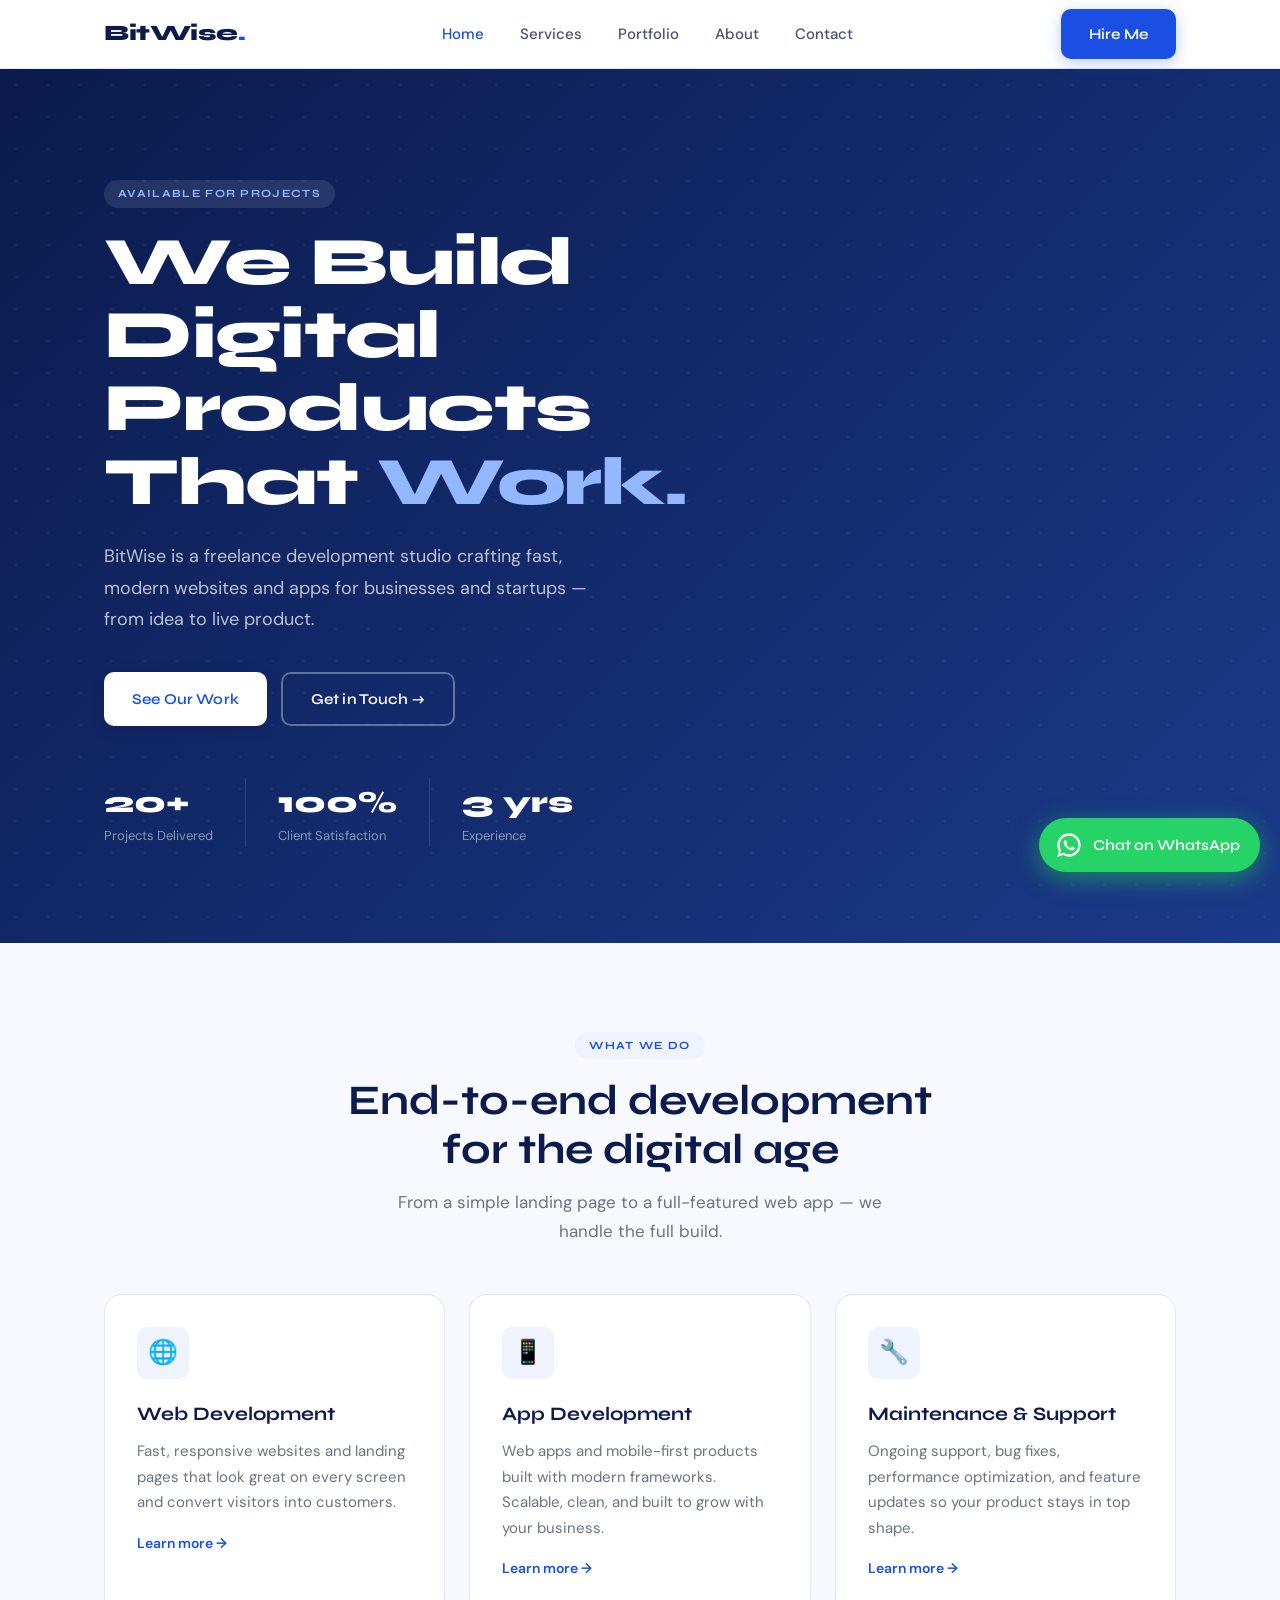
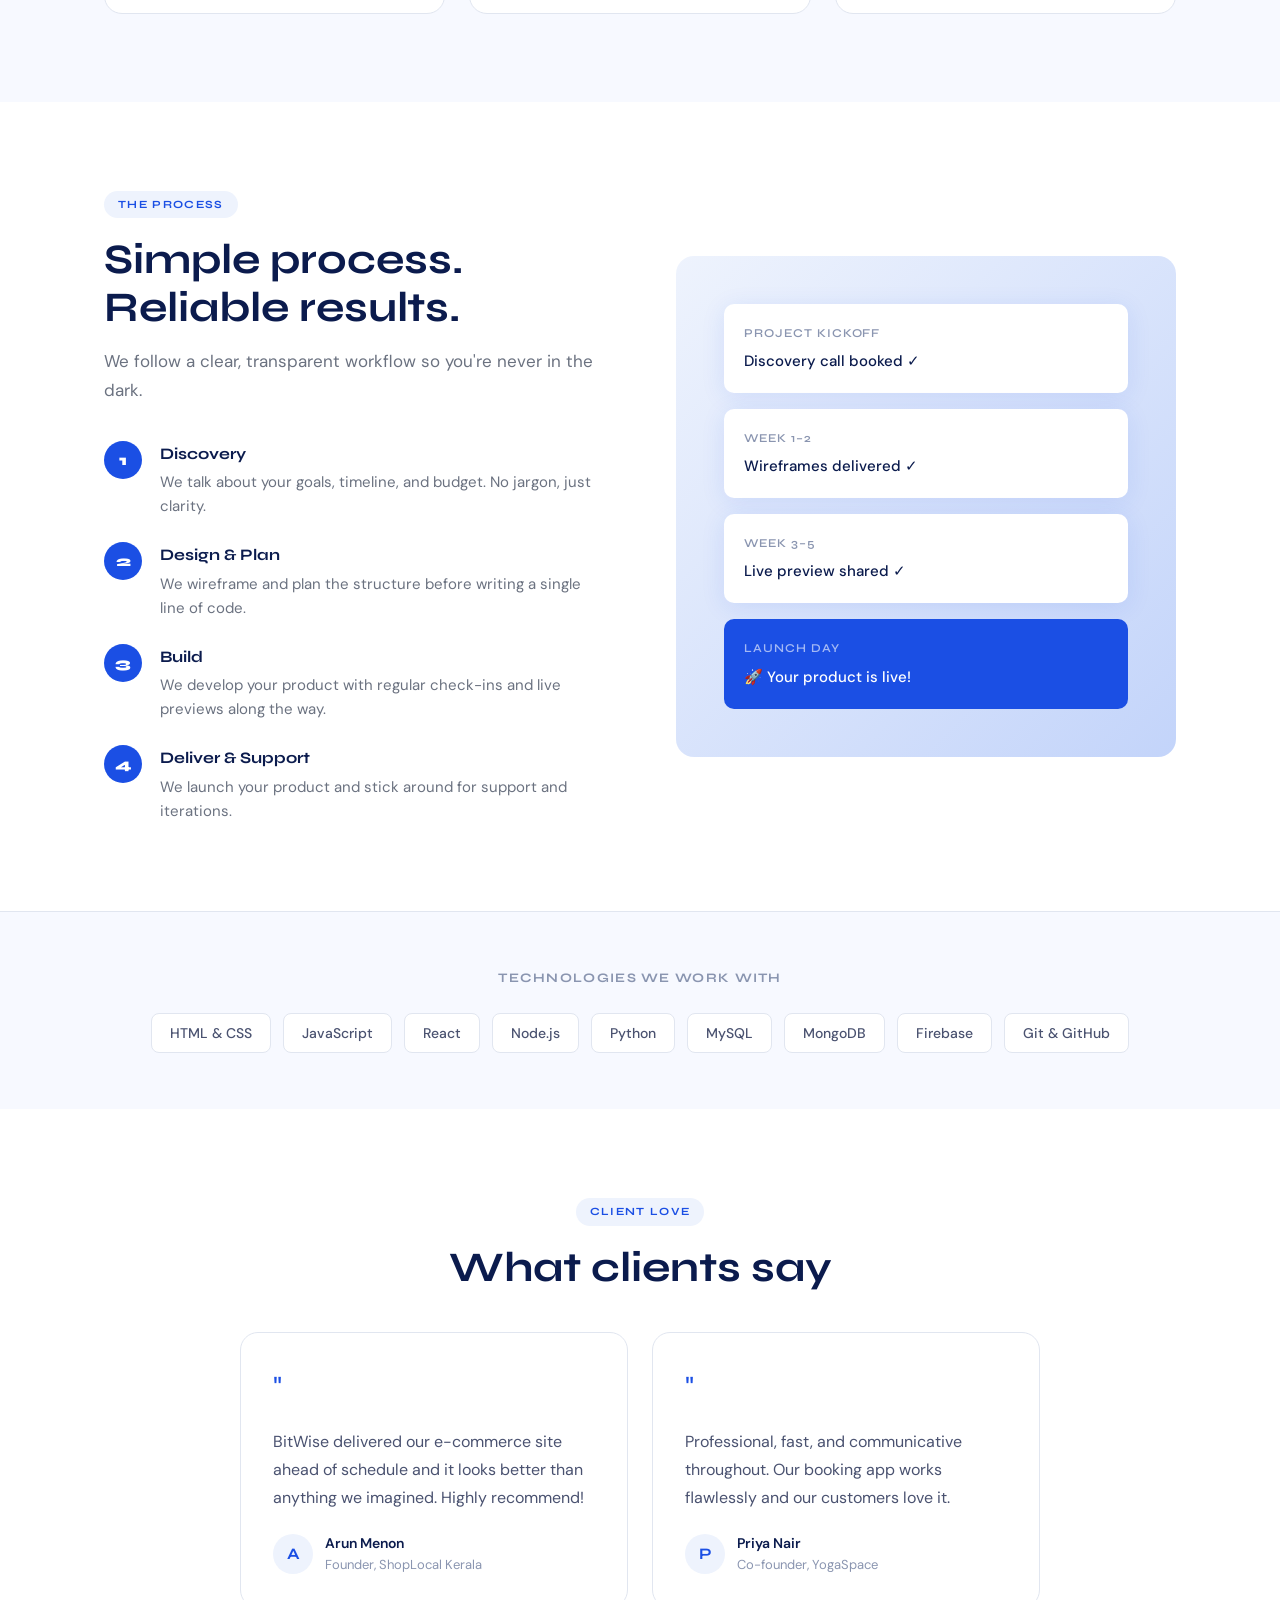
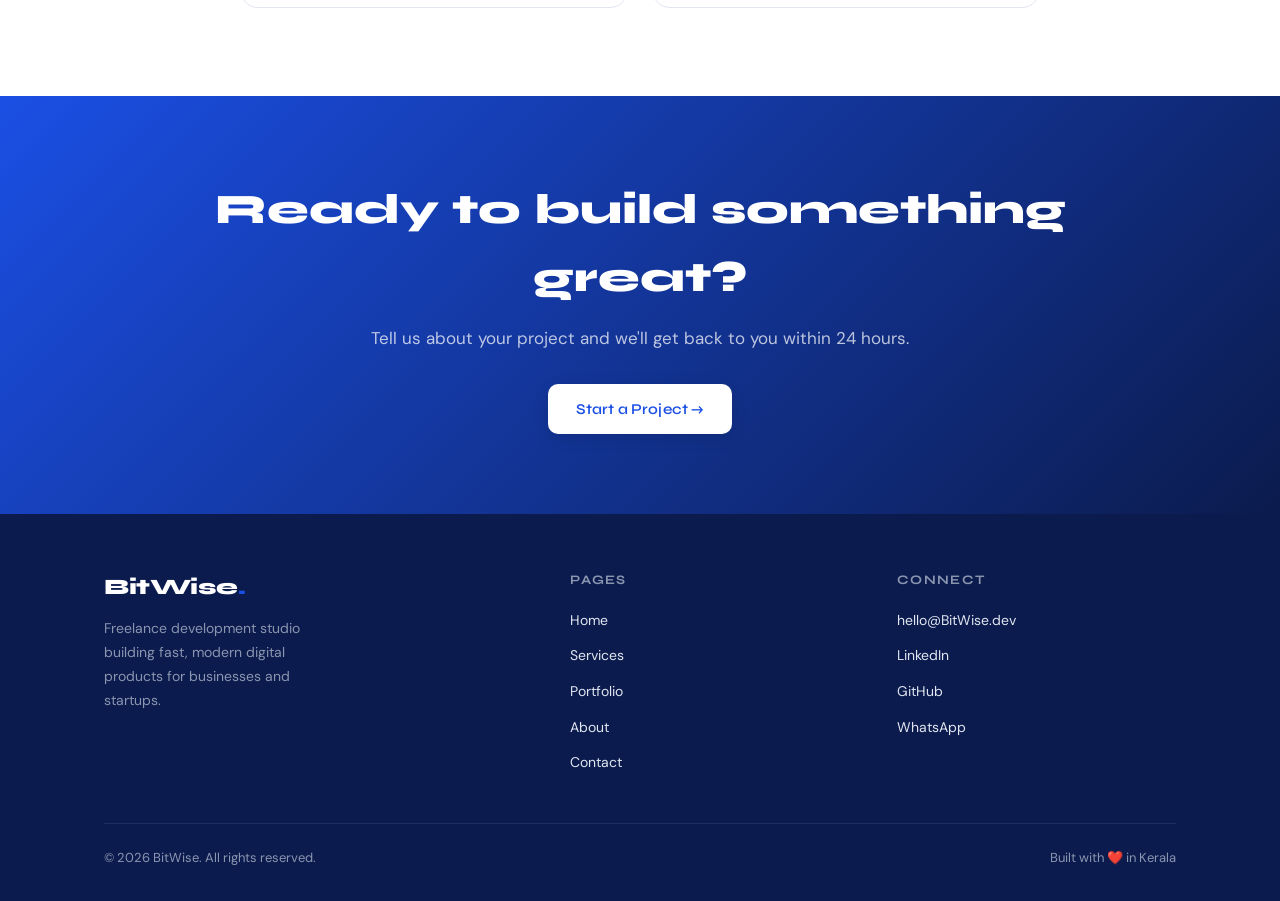
==== index.html @ 79bf86ef "Add files via upload" ====
<!DOCTYPE html>
<html lang="en">
<head>
  <meta charset="UTF-8" />
  <meta name="viewport" content="width=device-width, initial-scale=1.0, viewport-fit=cover" />
  <title>BitWise — Freelance Web & App Development</title>
  <meta name="description" content="BitWise is a freelance development studio building fast, modern websites and apps for businesses and startups." />
  <link rel="stylesheet" href="style.css" />
</head>
<body>

  <!-- ===== NAVBAR ===== -->
  <nav class="navbar">
    <div class="container nav-inner">
      <a href="index.html" class="nav-logo">BitWise<span>.</span></a>
      <ul class="nav-links">
        <li><a href="index.html" class="active">Home</a></li>
        <li><a href="services.html">Services</a></li>
        <li><a href="portfolio.html">Portfolio</a></li>
        <li><a href="about.html">About</a></li>
        <li><a href="contact.html">Contact</a></li>
      </ul>
      <a href="contact.html" class="btn btn-primary nav-cta">Hire Me</a>
      <div class="nav-hamburger" onclick="openMenu()">
        <span></span><span></span><span></span>
      </div>
    </div>
  </nav>

  <!-- Mobile Menu -->
  <div class="mobile-menu" id="mobileMenu">
    <button class="mobile-close" onclick="closeMenu()">✕</button>
    <a href="index.html" onclick="closeMenu()">Home</a>
    <a href="services.html" onclick="closeMenu()">Services</a>
    <a href="portfolio.html" onclick="closeMenu()">Portfolio</a>
    <a href="about.html" onclick="closeMenu()">About</a>
    <a href="contact.html" onclick="closeMenu()">Contact</a>
    <a href="contact.html" class="btn btn-primary" onclick="closeMenu()">Hire Me</a>
  </div>

  <!-- ===== HERO ===== -->
  <section style="background: linear-gradient(135deg, var(--navy) 0%, #1B3A8A 100%); padding: 110px 0 96px; overflow: hidden; position: relative;">
    <!-- background grid pattern -->
    <div style="position:absolute;inset:0;background-image:radial-gradient(rgba(255,255,255,0.05) 1px, transparent 1px);background-size:32px 32px;pointer-events:none;"></div>
    <div class="container" style="position:relative;">
      <div style="max-width: 680px;">
        <div class="tag fade-up" style="background:rgba(255,255,255,0.1);color:#93B8FF;">Available for Projects</div>
        <h1 class="fade-up delay-1" style="font-family:var(--font-head);font-size:clamp(36px,6vw,68px);font-weight:800;color:var(--white);line-height:1.08;letter-spacing:-0.02em;margin-bottom:22px;">
          We Build Digital<br>Products That <span style="color:#93B8FF;">Work.</span>
        </h1>
        <p class="fade-up delay-2" style="font-size:18px;color:rgba(255,255,255,0.72);max-width:520px;line-height:1.75;margin-bottom:36px;">
          BitWise is a freelance development studio crafting fast, modern websites and apps for businesses and startups — from idea to live product.
        </p>
        <div class="fade-up delay-3" style="display:flex;gap:14px;flex-wrap:wrap;">
          <a href="portfolio.html" class="btn btn-white">See Our Work</a>
          <a href="contact.html" class="btn btn-outline" style="border-color:rgba(255,255,255,0.35);color:var(--white);">Get in Touch →</a>
        </div>
        <div class="fade-up delay-4" style="display:flex;gap:32px;margin-top:52px;flex-wrap:wrap;">
          <div>
            <div style="font-family:var(--font-head);font-size:30px;font-weight:800;color:var(--white);">20+</div>
            <div style="font-size:13px;color:rgba(255,255,255,0.5);">Projects Delivered</div>
          </div>
          <div style="width:1px;background:rgba(255,255,255,0.12);"></div>
          <div>
            <div style="font-family:var(--font-head);font-size:30px;font-weight:800;color:var(--white);">100%</div>
            <div style="font-size:13px;color:rgba(255,255,255,0.5);">Client Satisfaction</div>
          </div>
          <div style="width:1px;background:rgba(255,255,255,0.12);"></div>
          <div>
            <div style="font-family:var(--font-head);font-size:30px;font-weight:800;color:var(--white);">3 yrs</div>
            <div style="font-size:13px;color:rgba(255,255,255,0.5);">Experience</div>
          </div>
        </div>
      </div>
    </div>
  </section>

  <!-- ===== SERVICES SNAPSHOT ===== -->
  <section class="section" style="background:var(--off-white);">
    <div class="container">
      <div class="text-center" style="margin-bottom:48px;">
        <div class="tag">What We Do</div>
        <h2 class="section-title">End-to-end development<br>for the digital age</h2>
        <p class="section-sub">From a simple landing page to a full-featured web app — we handle the full build.</p>
      </div>
      <div class="grid-3">
        <div class="card">
          <div class="card-icon">🌐</div>
          <h3 style="font-family:var(--font-head);font-size:19px;font-weight:700;color:var(--navy);margin-bottom:10px;">Web Development</h3>
          <p style="font-size:15px;color:var(--text-light);line-height:1.7;">Fast, responsive websites and landing pages that look great on every screen and convert visitors into customers.</p>
          <a href="services.html" style="display:inline-block;margin-top:16px;font-size:14px;font-weight:600;color:var(--blue);">Learn more →</a>
        </div>
        <div class="card">
          <div class="card-icon">📱</div>
          <h3 style="font-family:var(--font-head);font-size:19px;font-weight:700;color:var(--navy);margin-bottom:10px;">App Development</h3>
          <p style="font-size:15px;color:var(--text-light);line-height:1.7;">Web apps and mobile-first products built with modern frameworks. Scalable, clean, and built to grow with your business.</p>
          <a href="services.html" style="display:inline-block;margin-top:16px;font-size:14px;font-weight:600;color:var(--blue);">Learn more →</a>
        </div>
        <div class="card">
          <div class="card-icon">🔧</div>
          <h3 style="font-family:var(--font-head);font-size:19px;font-weight:700;color:var(--navy);margin-bottom:10px;">Maintenance & Support</h3>
          <p style="font-size:15px;color:var(--text-light);line-height:1.7;">Ongoing support, bug fixes, performance optimization, and feature updates so your product stays in top shape.</p>
          <a href="services.html" style="display:inline-block;margin-top:16px;font-size:14px;font-weight:600;color:var(--blue);">Learn more →</a>
        </div>
      </div>
    </div>
  </section>

  <!-- ===== HOW IT WORKS ===== -->
  <section class="section">
    <div class="container">
      <div style="display:grid;grid-template-columns:1fr 1fr;gap:72px;align-items:center;">
        <div>
          <div class="tag">The Process</div>
          <h2 class="section-title">Simple process.<br>Reliable results.</h2>
          <p class="section-sub" style="margin-bottom:36px;">We follow a clear, transparent workflow so you're never in the dark.</p>
          <div style="display:flex;flex-direction:column;gap:24px;">
            <div style="display:flex;gap:18px;align-items:flex-start;">
              <div style="width:38px;height:38px;border-radius:50%;background:var(--blue);color:white;font-family:var(--font-head);font-weight:800;font-size:15px;display:flex;align-items:center;justify-content:center;flex-shrink:0;">1</div>
              <div>
                <h4 style="font-family:var(--font-head);font-weight:700;color:var(--navy);margin-bottom:4px;">Discovery</h4>
                <p style="font-size:15px;color:var(--text-light);">We talk about your goals, timeline, and budget. No jargon, just clarity.</p>
              </div>
            </div>
            <div style="display:flex;gap:18px;align-items:flex-start;">
              <div style="width:38px;height:38px;border-radius:50%;background:var(--blue);color:white;font-family:var(--font-head);font-weight:800;font-size:15px;display:flex;align-items:center;justify-content:center;flex-shrink:0;">2</div>
              <div>
                <h4 style="font-family:var(--font-head);font-weight:700;color:var(--navy);margin-bottom:4px;">Design & Plan</h4>
                <p style="font-size:15px;color:var(--text-light);">We wireframe and plan the structure before writing a single line of code.</p>
              </div>
            </div>
            <div style="display:flex;gap:18px;align-items:flex-start;">
              <div style="width:38px;height:38px;border-radius:50%;background:var(--blue);color:white;font-family:var(--font-head);font-weight:800;font-size:15px;display:flex;align-items:center;justify-content:center;flex-shrink:0;">3</div>
              <div>
                <h4 style="font-family:var(--font-head);font-weight:700;color:var(--navy);margin-bottom:4px;">Build</h4>
                <p style="font-size:15px;color:var(--text-light);">We develop your product with regular check-ins and live previews along the way.</p>
              </div>
            </div>
            <div style="display:flex;gap:18px;align-items:flex-start;">
              <div style="width:38px;height:38px;border-radius:50%;background:var(--blue);color:white;font-family:var(--font-head);font-weight:800;font-size:15px;display:flex;align-items:center;justify-content:center;flex-shrink:0;">4</div>
              <div>
                <h4 style="font-family:var(--font-head);font-weight:700;color:var(--navy);margin-bottom:4px;">Deliver & Support</h4>
                <p style="font-size:15px;color:var(--text-light);">We launch your product and stick around for support and iterations.</p>
              </div>
            </div>
          </div>
        </div>
        <div style="background:linear-gradient(135deg,var(--blue-light),var(--blue-mid));border-radius:var(--radius-lg);padding:48px;display:flex;flex-direction:column;gap:16px;">
          <div style="background:white;border-radius:var(--radius);padding:20px;box-shadow:var(--shadow);">
            <div style="font-size:12px;color:var(--gray-400);margin-bottom:6px;font-family:var(--font-head);font-weight:600;text-transform:uppercase;letter-spacing:0.08em;">Project Kickoff</div>
            <div style="font-size:15px;font-weight:500;color:var(--navy);">Discovery call booked ✓</div>
          </div>
          <div style="background:white;border-radius:var(--radius);padding:20px;box-shadow:var(--shadow);">
            <div style="font-size:12px;color:var(--gray-400);margin-bottom:6px;font-family:var(--font-head);font-weight:600;text-transform:uppercase;letter-spacing:0.08em;">Week 1–2</div>
            <div style="font-size:15px;font-weight:500;color:var(--navy);">Wireframes delivered ✓</div>
          </div>
          <div style="background:white;border-radius:var(--radius);padding:20px;box-shadow:var(--shadow);">
            <div style="font-size:12px;color:var(--gray-400);margin-bottom:6px;font-family:var(--font-head);font-weight:600;text-transform:uppercase;letter-spacing:0.08em;">Week 3–5</div>
            <div style="font-size:15px;font-weight:500;color:var(--navy);">Live preview shared ✓</div>
          </div>
          <div style="background:var(--blue);border-radius:var(--radius);padding:20px;">
            <div style="font-size:12px;color:rgba(255,255,255,0.6);margin-bottom:6px;font-family:var(--font-head);font-weight:600;text-transform:uppercase;letter-spacing:0.08em;">Launch Day</div>
            <div style="font-size:15px;font-weight:500;color:white;">🚀 Your product is live!</div>
          </div>
        </div>
      </div>
    </div>
  </section>

  <!-- ===== TECH STACK ===== -->
  <section class="section-sm" style="background:var(--off-white);border-top:1px solid var(--gray-200);">
    <div class="container text-center">
      <p style="font-size:13px;font-family:var(--font-head);font-weight:700;text-transform:uppercase;letter-spacing:0.1em;color:var(--gray-400);margin-bottom:24px;">Technologies We Work With</p>
      <div style="display:flex;flex-wrap:wrap;gap:12px;justify-content:center;">
        <span style="background:white;border:1px solid var(--gray-200);border-radius:8px;padding:8px 18px;font-size:14px;font-weight:500;color:var(--gray-600);">HTML & CSS</span>
        <span style="background:white;border:1px solid var(--gray-200);border-radius:8px;padding:8px 18px;font-size:14px;font-weight:500;color:var(--gray-600);">JavaScript</span>
        <span style="background:white;border:1px solid var(--gray-200);border-radius:8px;padding:8px 18px;font-size:14px;font-weight:500;color:var(--gray-600);">React</span>
        <span style="background:white;border:1px solid var(--gray-200);border-radius:8px;padding:8px 18px;font-size:14px;font-weight:500;color:var(--gray-600);">Node.js</span>
        <span style="background:white;border:1px solid var(--gray-200);border-radius:8px;padding:8px 18px;font-size:14px;font-weight:500;color:var(--gray-600);">Python</span>
        <span style="background:white;border:1px solid var(--gray-200);border-radius:8px;padding:8px 18px;font-size:14px;font-weight:500;color:var(--gray-600);">MySQL</span>
        <span style="background:white;border:1px solid var(--gray-200);border-radius:8px;padding:8px 18px;font-size:14px;font-weight:500;color:var(--gray-600);">MongoDB</span>
        <span style="background:white;border:1px solid var(--gray-200);border-radius:8px;padding:8px 18px;font-size:14px;font-weight:500;color:var(--gray-600);">Firebase</span>
        <span style="background:white;border:1px solid var(--gray-200);border-radius:8px;padding:8px 18px;font-size:14px;font-weight:500;color:var(--gray-600);">Git & GitHub</span>
      </div>
    </div>
  </section>

  <!-- ===== TESTIMONIAL ===== -->
  <section class="section">
    <div class="container text-center">
      <div class="tag">Client Love</div>
      <h2 class="section-title">What clients say</h2>
      <div class="grid-2" style="margin-top:40px;max-width:800px;margin-left:auto;margin-right:auto;">
        <div class="card" style="text-align:left;">
          <div style="font-size:32px;color:var(--blue);margin-bottom:12px;">"</div>
          <p style="font-size:16px;color:var(--gray-600);line-height:1.75;margin-bottom:20px;">BitWise delivered our e-commerce site ahead of schedule and it looks better than anything we imagined. Highly recommend!</p>
          <div style="display:flex;align-items:center;gap:12px;">
            <div style="width:40px;height:40px;border-radius:50%;background:var(--blue-light);display:flex;align-items:center;justify-content:center;font-weight:700;color:var(--blue);font-family:var(--font-head);">A</div>
            <div>
              <div style="font-weight:600;font-size:14px;color:var(--navy);">Arun Menon</div>
              <div style="font-size:13px;color:var(--gray-400);">Founder, ShopLocal Kerala</div>
            </div>
          </div>
        </div>
        <div class="card" style="text-align:left;">
          <div style="font-size:32px;color:var(--blue);margin-bottom:12px;">"</div>
          <p style="font-size:16px;color:var(--gray-600);line-height:1.75;margin-bottom:20px;">Professional, fast, and communicative throughout. Our booking app works flawlessly and our customers love it.</p>
          <div style="display:flex;align-items:center;gap:12px;">
            <div style="width:40px;height:40px;border-radius:50%;background:var(--blue-light);display:flex;align-items:center;justify-content:center;font-weight:700;color:var(--blue);font-family:var(--font-head);">P</div>
            <div>
              <div style="font-weight:600;font-size:14px;color:var(--navy);">Priya Nair</div>
              <div style="font-size:13px;color:var(--gray-400);">Co-founder, YogaSpace</div>
            </div>
          </div>
        </div>
      </div>
    </div>
  </section>

  <!-- ===== CTA BANNER ===== -->
  <section style="background:linear-gradient(135deg,var(--blue) 0%,var(--navy) 100%);padding:80px 0;">
    <div class="container text-center">
      <h2 style="font-family:var(--font-head);font-size:clamp(26px,4vw,42px);font-weight:800;color:white;margin-bottom:14px;">Ready to build something great?</h2>
      <p style="font-size:17px;color:rgba(255,255,255,0.72);margin-bottom:32px;">Tell us about your project and we'll get back to you within 24 hours.</p>
      <a href="contact.html" class="btn btn-white">Start a Project →</a>
    </div>
  </section>

  <!-- ===== FOOTER ===== -->
  <footer>
    <div class="container">
      <div class="footer-inner">
        <div class="footer-brand">
          <div class="nav-logo">BitWise<span style="color:var(--blue);">.</span></div>
          <p>Freelance development studio building fast, modern digital products for businesses and startups.</p>
        </div>
        <div class="footer-col">
          <h4>Pages</h4>
          <ul>
            <li><a href="index.html">Home</a></li>
            <li><a href="services.html">Services</a></li>
            <li><a href="portfolio.html">Portfolio</a></li>
            <li><a href="about.html">About</a></li>
            <li><a href="contact.html">Contact</a></li>
          </ul>
        </div>
        <div class="footer-col">
          <h4>Connect</h4>
          <ul>
            <li><a href="mailto:hello@BitWise.dev">hello@BitWise.dev</a></li>
            <li><a href="#">LinkedIn</a></li>
            <li><a href="#">GitHub</a></li>
            <li><a href="#">WhatsApp</a></li>
          </ul>
        </div>
      </div>
      <div class="footer-bottom">
        <span>© 2026 BitWise. All rights reserved.</span>
        <span>Built with ❤️ in Kerala</span>
      </div>
    </div>
  </footer>

  <!-- ===== FLOATING WHATSAPP BUTTON ===== -->
  <a href="https://wa.me/918129905218" target="_blank" rel="noopener noreferrer" id="whatsappBtn" title="Chat on WhatsApp">
    <svg xmlns="http://www.w3.org/2000/svg" viewBox="0 0 48 48" width="28" height="28" fill="white">
      <path d="M24 4C13 4 4 13 4 24c0 3.6 1 7 2.7 9.9L4 44l10.4-2.7C17.2 43 20.5 44 24 44c11 0 20-9 20-20S35 4 24 4zm0 36c-3.1 0-6.1-.8-8.7-2.4l-.6-.4-6.2 1.6 1.7-6-.4-.6C8.8 30.1 8 27.1 8 24 8 15.2 15.2 8 24 8s16 7.2 16 16-7.2 16-16 16zm8.7-11.8c-.5-.2-2.8-1.4-3.2-1.5-.4-.2-.7-.2-1 .2-.3.5-1.2 1.5-1.4 1.8-.3.3-.5.3-1 .1-.5-.2-2-.7-3.8-2.3-1.4-1.2-2.3-2.8-2.6-3.2-.3-.5 0-.7.2-1 .2-.2.5-.5.7-.8.2-.3.3-.5.4-.8.1-.3 0-.6-.1-.8-.1-.2-1-2.5-1.4-3.4-.4-.9-.8-.8-1-.8h-.9c-.3 0-.8.1-1.2.6-.4.5-1.6 1.6-1.6 3.8s1.7 4.4 1.9 4.7c.2.3 3.3 5.1 8 7.1 1.1.5 2 .8 2.7 1 1.1.3 2.2.3 3 .2.9-.1 2.8-1.1 3.2-2.2.4-1.1.4-2 .3-2.2-.2-.2-.5-.3-1-.5z"/>
    </svg>
    <span>Chat on WhatsApp</span>
  </a>

  <script>
    // Fix WhatsApp button on mobile — locks position regardless of browser chrome
    (function() {
      function fixWaBtn() {
        var btn = document.getElementById("whatsappBtn");
        if (!btn) return;
        btn.style.position = "fixed";
        btn.style.bottom = "28px";
        btn.style.right = "20px";
      }
      window.addEventListener("load", fixWaBtn);
      window.addEventListener("scroll", fixWaBtn, { passive: true });
      window.addEventListener("resize", fixWaBtn);
      window.addEventListener("orientationchange", fixWaBtn);
    })();

    function openMenu() { document.getElementById('mobileMenu').classList.add('open'); }
    function closeMenu() { document.getElementById('mobileMenu').classList.remove('open'); }
  </script>
</body>
</html>
---- style.css ----
/* =========================================
   NIL — Freelance Development Studio
   style.css — shared across all pages
   ========================================= */

@import url('https://fonts.googleapis.com/css2?family=Syne:wght@400;500;600;700;800&family=DM+Sans:ital,opsz,wght@0,9..40,300;0,9..40,400;0,9..40,500;1,9..40,300&display=swap');

/* ---- CSS Variables ---- */
:root {
  --blue:        #1B4FE4;
  --blue-dark:   #1239B5;
  --blue-light:  #EEF3FD;
  --blue-mid:    #C3D4FA;
  --navy:        #0B1B4D;
  --white:       #FFFFFF;
  --off-white:   #F7F9FF;
  --gray-100:    #F0F2F8;
  --gray-200:    #E1E6F0;
  --gray-400:    #8A95B0;
  --gray-600:    #4A5270;
  --gray-800:    #1E2340;
  --text:        #111827;
  --text-light:  #6B7280;
  --radius:      10px;
  --radius-lg:   18px;
  --shadow:      0 4px 24px rgba(27,79,228,0.10);
  --shadow-lg:   0 12px 40px rgba(27,79,228,0.16);
  --transition:  0.25s cubic-bezier(0.4,0,0.2,1);
  --font-head:   'Syne', sans-serif;
  --font-body:   'DM Sans', sans-serif;
  --max-w:       1120px;
}

/* ---- Reset ---- */
*, *::before, *::after { box-sizing: border-box; margin: 0; padding: 0; }
html { scroll-behavior: smooth; }
body {
  font-family: var(--font-body);
  color: var(--text);
  background: var(--white);
  line-height: 1.6;
  -webkit-font-smoothing: antialiased;
}
a { text-decoration: none; color: inherit; }
img { max-width: 100%; display: block; }
ul { list-style: none; }

/* ---- Utility ---- */
.container { max-width: var(--max-w); margin: 0 auto; padding: 0 24px; }
.section { padding: 88px 0; }
.section-sm { padding: 56px 0; }
.tag {
  display: inline-block;
  font-family: var(--font-head);
  font-size: 11px;
  font-weight: 700;
  letter-spacing: 0.12em;
  text-transform: uppercase;
  color: var(--blue);
  background: var(--blue-light);
  padding: 5px 14px;
  border-radius: 100px;
  margin-bottom: 18px;
}
.section-title {
  font-family: var(--font-head);
  font-size: clamp(28px, 4vw, 42px);
  font-weight: 700;
  color: var(--navy);
  line-height: 1.15;
  margin-bottom: 14px;
}
.section-sub {
  font-size: 17px;
  color: var(--text-light);
  max-width: 520px;
  line-height: 1.7;
}
.text-center { text-align: center; }
.text-center .section-sub { margin: 0 auto; }

/* ---- Buttons ---- */
.btn {
  display: inline-flex;
  align-items: center;
  gap: 8px;
  font-family: var(--font-head);
  font-size: 15px;
  font-weight: 600;
  padding: 13px 28px;
  border-radius: var(--radius);
  border: none;
  cursor: pointer;
  transition: var(--transition);
  letter-spacing: 0.01em;
}
.btn-primary {
  background: var(--blue);
  color: var(--white);
  box-shadow: 0 4px 16px rgba(27,79,228,0.28);
}
.btn-primary:hover {
  background: var(--blue-dark);
  transform: translateY(-2px);
  box-shadow: 0 8px 24px rgba(27,79,228,0.35);
}
.btn-outline {
  background: transparent;
  color: var(--blue);
  border: 2px solid var(--blue);
}
.btn-outline:hover {
  background: var(--blue-light);
  transform: translateY(-2px);
}
.btn-white {
  background: var(--white);
  color: var(--blue);
  box-shadow: 0 4px 16px rgba(0,0,0,0.10);
}
.btn-white:hover {
  transform: translateY(-2px);
  box-shadow: 0 8px 24px rgba(0,0,0,0.15);
}

/* ---- Navbar ---- */
.navbar {
  position: sticky;
  top: 0;
  z-index: 100;
  background: rgba(255,255,255,0.92);
  backdrop-filter: blur(12px);
  border-bottom: 1px solid var(--gray-200);
}
.nav-inner {
  display: flex;
  align-items: center;
  justify-content: space-between;
  height: 68px;
}
.nav-logo {
  font-family: var(--font-head);
  font-size: 22px;
  font-weight: 800;
  color: var(--navy);
  letter-spacing: -0.02em;
}
.nav-logo span { color: var(--blue); }
.nav-links {
  display: flex;
  align-items: center;
  gap: 36px;
}
.nav-links a {
  font-size: 15px;
  font-weight: 500;
  color: var(--gray-600);
  transition: color var(--transition);
}
.nav-links a:hover, .nav-links a.active { color: var(--blue); }
.nav-cta { margin-left: 12px; }
.nav-hamburger {
  display: none;
  flex-direction: column;
  gap: 5px;
  cursor: pointer;
  padding: 4px;
}
.nav-hamburger span {
  display: block;
  width: 24px;
  height: 2px;
  background: var(--navy);
  border-radius: 2px;
  transition: var(--transition);
}
.mobile-menu {
  display: none;
  position: fixed;
  inset: 0;
  background: var(--white);
  z-index: 200;
  flex-direction: column;
  align-items: center;
  justify-content: center;
  gap: 32px;
}
.mobile-menu.open { display: flex; }
.mobile-menu a {
  font-family: var(--font-head);
  font-size: 28px;
  font-weight: 700;
  color: var(--navy);
  transition: color var(--transition);
}
.mobile-menu a:hover { color: var(--blue); }
.mobile-close {
  position: absolute;
  top: 20px;
  right: 24px;
  font-size: 32px;
  cursor: pointer;
  color: var(--gray-600);
  background: none;
  border: none;
}

/* ---- Footer ---- */
footer {
  background: var(--navy);
  color: var(--gray-200);
  padding: 56px 0 32px;
}
.footer-inner {
  display: grid;
  grid-template-columns: 1.5fr 1fr 1fr;
  gap: 48px;
  margin-bottom: 48px;
}
.footer-brand .nav-logo { color: var(--white); margin-bottom: 12px; }
.footer-brand p { font-size: 14px; color: var(--gray-400); line-height: 1.7; max-width: 240px; }
.footer-col h4 {
  font-family: var(--font-head);
  font-size: 13px;
  font-weight: 700;
  letter-spacing: 0.1em;
  text-transform: uppercase;
  color: var(--gray-400);
  margin-bottom: 16px;
}
.footer-col ul { display: flex; flex-direction: column; gap: 10px; }
.footer-col ul a { font-size: 14px; color: var(--gray-200); transition: color var(--transition); }
.footer-col ul a:hover { color: var(--white); }
.footer-bottom {
  border-top: 1px solid rgba(255,255,255,0.08);
  padding-top: 24px;
  display: flex;
  align-items: center;
  justify-content: space-between;
  font-size: 13px;
  color: var(--gray-400);
}

/* ---- Cards ---- */
.card {
  background: var(--white);
  border: 1px solid var(--gray-200);
  border-radius: var(--radius-lg);
  padding: 32px;
  transition: var(--transition);
}
.card:hover {
  border-color: var(--blue-mid);
  box-shadow: var(--shadow);
  transform: translateY(-4px);
}
.card-icon {
  width: 52px;
  height: 52px;
  border-radius: var(--radius);
  background: var(--blue-light);
  display: flex;
  align-items: center;
  justify-content: center;
  margin-bottom: 20px;
  font-size: 24px;
}

/* ---- Grid helpers ---- */
.grid-3 { display: grid; grid-template-columns: repeat(3,1fr); gap: 24px; }
.grid-2 { display: grid; grid-template-columns: repeat(2,1fr); gap: 24px; }

/* ---- Responsive ---- */
@media (max-width: 900px) {
  .grid-3 { grid-template-columns: repeat(2,1fr); }
  .footer-inner { grid-template-columns: 1fr 1fr; }
}
@media (max-width: 640px) {
  .grid-3, .grid-2 { grid-template-columns: 1fr; }
  .footer-inner { grid-template-columns: 1fr; gap: 32px; }
  .nav-links, .nav-cta { display: none; }
  .nav-hamburger { display: flex; }
  .footer-bottom { flex-direction: column; gap: 8px; text-align: center; }
  .section { padding: 64px 0; }
}

/* ---- WhatsApp Floating Button ---- */
#whatsappBtn {
  position: fixed;
  bottom: 28px;
  right: 28px;
  z-index: 99999;
  background: #25D366;
  color: white;
  display: flex;
  align-items: center;
  gap: 10px;
  padding: 13px 20px 13px 16px;
  border-radius: 50px;
  font-family: var(--font-head);
  font-size: 15px;
  font-weight: 600;
  text-decoration: none;
  box-shadow: 0 6px 24px rgba(37,211,102,0.55), 0 2px 8px rgba(0,0,0,0.18);
  transition: box-shadow 0.25s ease;
  animation: waBounce 1.8s ease infinite;
  /* Fix for mobile browsers — use dynamic viewport height */
  bottom: calc(28px + env(safe-area-inset-bottom));
  will-change: transform;
  -webkit-transform: translateZ(0);
  transform: translateZ(0);
  backface-visibility: hidden;
  -webkit-backface-visibility: hidden;
}
#whatsappBtn:hover {
  box-shadow: 0 12px 32px rgba(37,211,102,0.65);
  animation: none;
  color: white;
}
@keyframes waBounce {
  0%, 100% { transform: translateZ(0) translateY(0); }
  50%       { transform: translateZ(0) translateY(-6px); }
}
@media (max-width: 640px) {
  #whatsappBtn span { display: none; }
  #whatsappBtn {
    padding: 14px;
    border-radius: 50%;
    bottom: 24px;
    right: 20px;
    width: 56px;
    height: 56px;
    justify-content: center;
    animation: none;
  }
}

/* ---- Page fade-in animation ---- */
@keyframes fadeUp {
  from { opacity: 0; transform: translateY(28px); }
  to   { opacity: 1; transform: translateY(0); }
}
.fade-up { animation: fadeUp 0.65s ease both; }
.delay-1 { animation-delay: 0.1s; }
.delay-2 { animation-delay: 0.2s; }
.delay-3 { animation-delay: 0.3s; }
.delay-4 { animation-delay: 0.4s; }
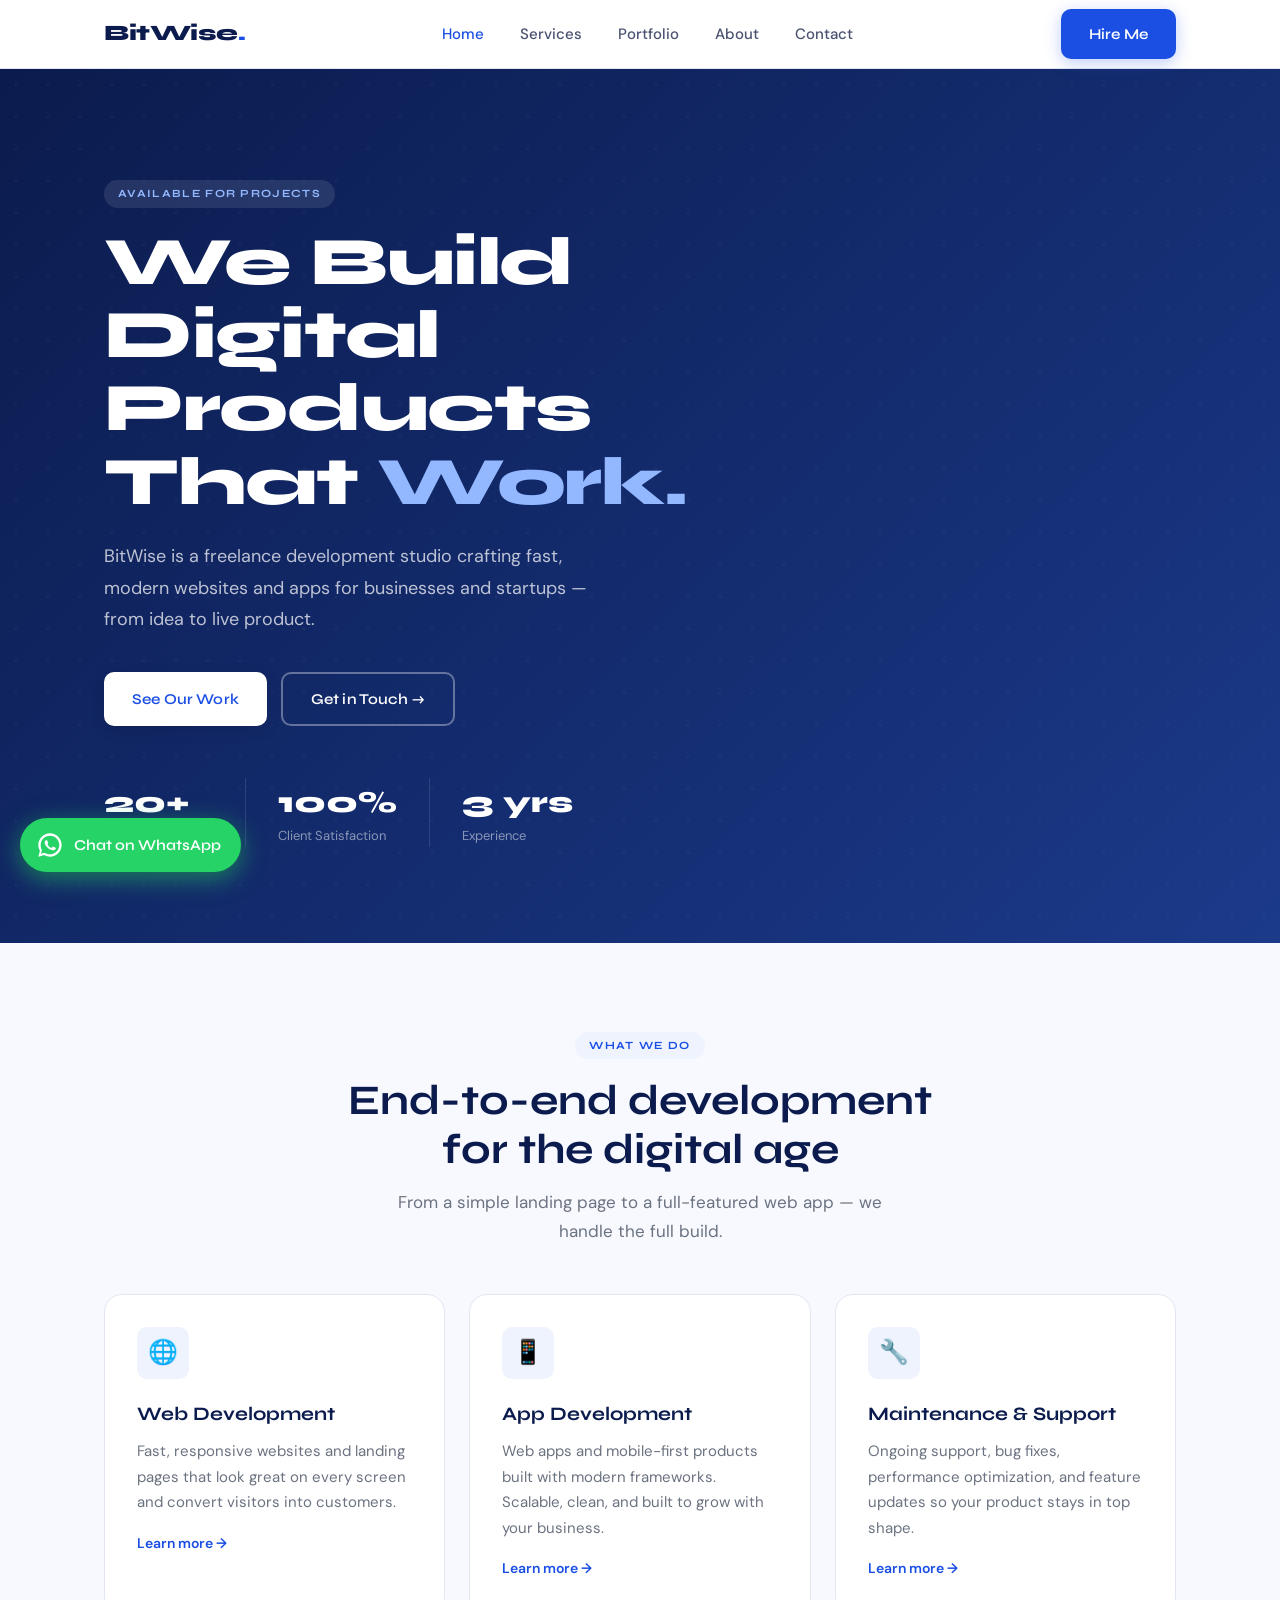
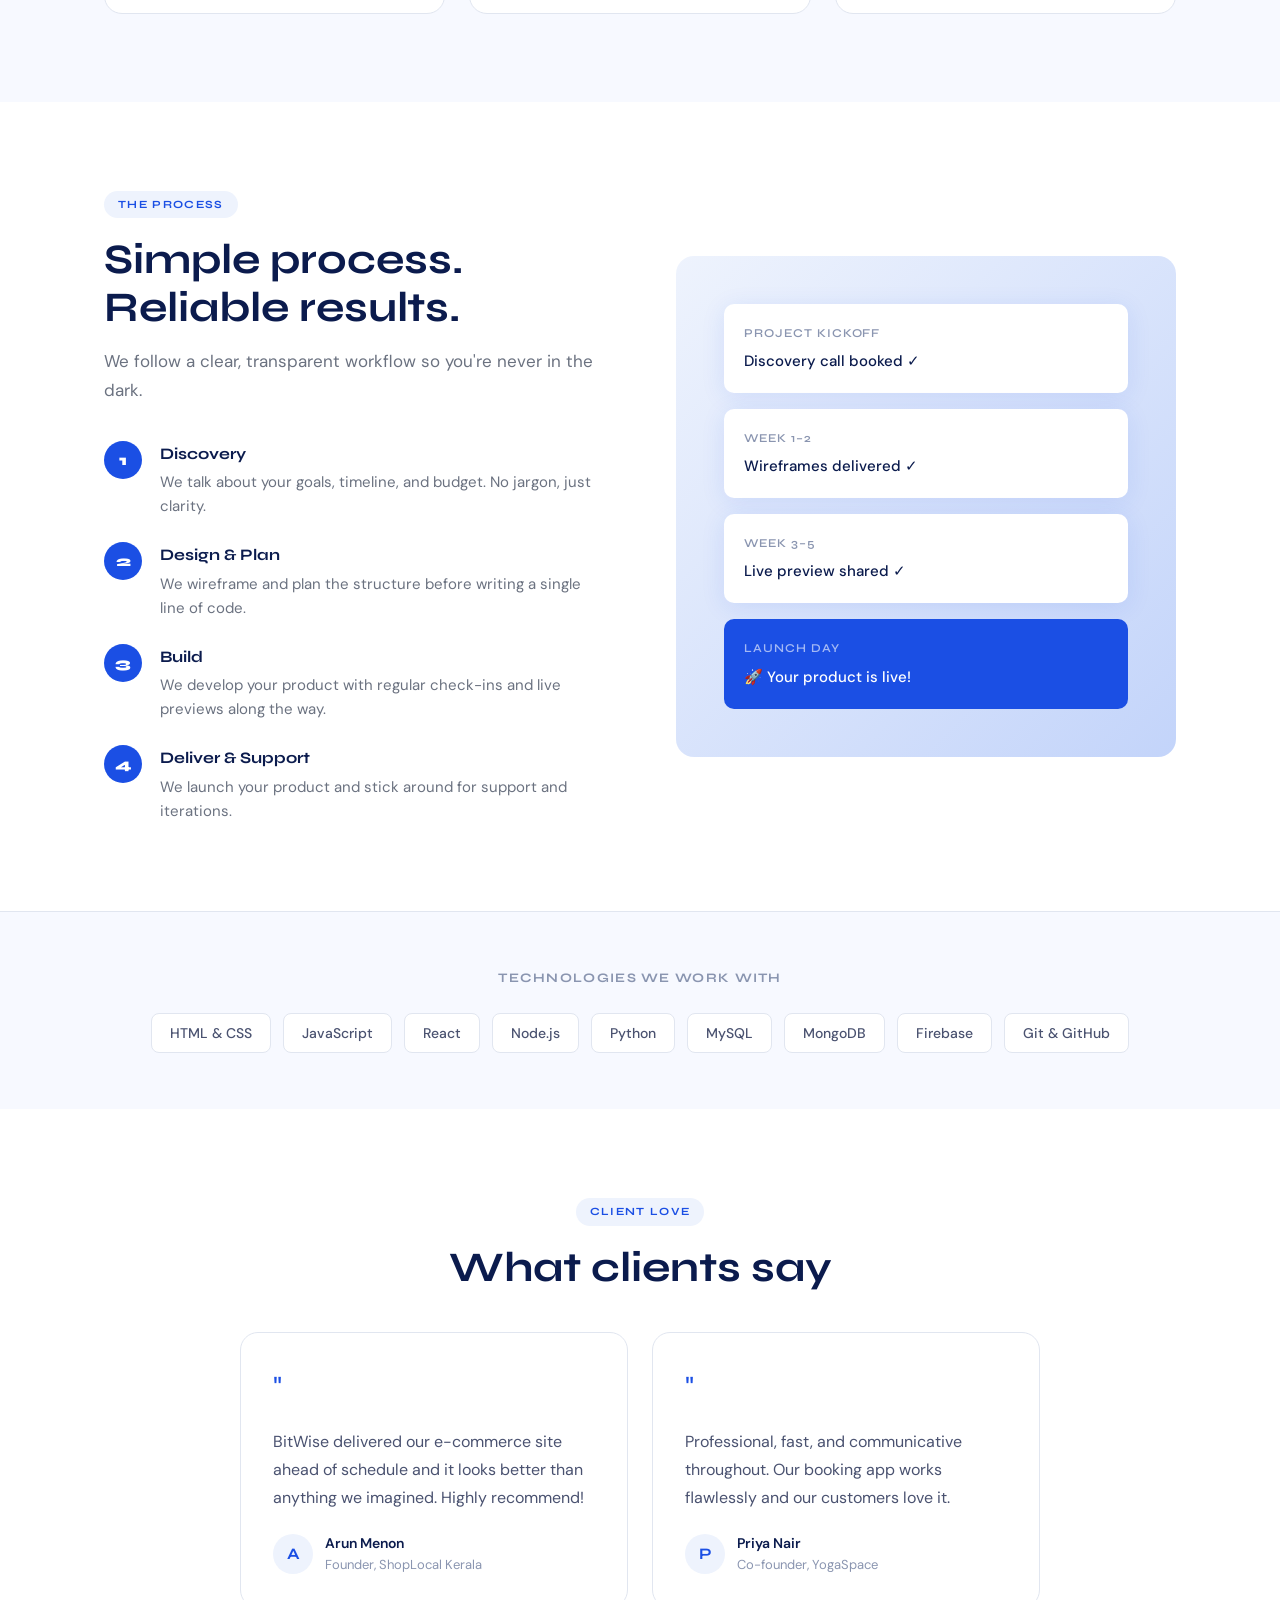
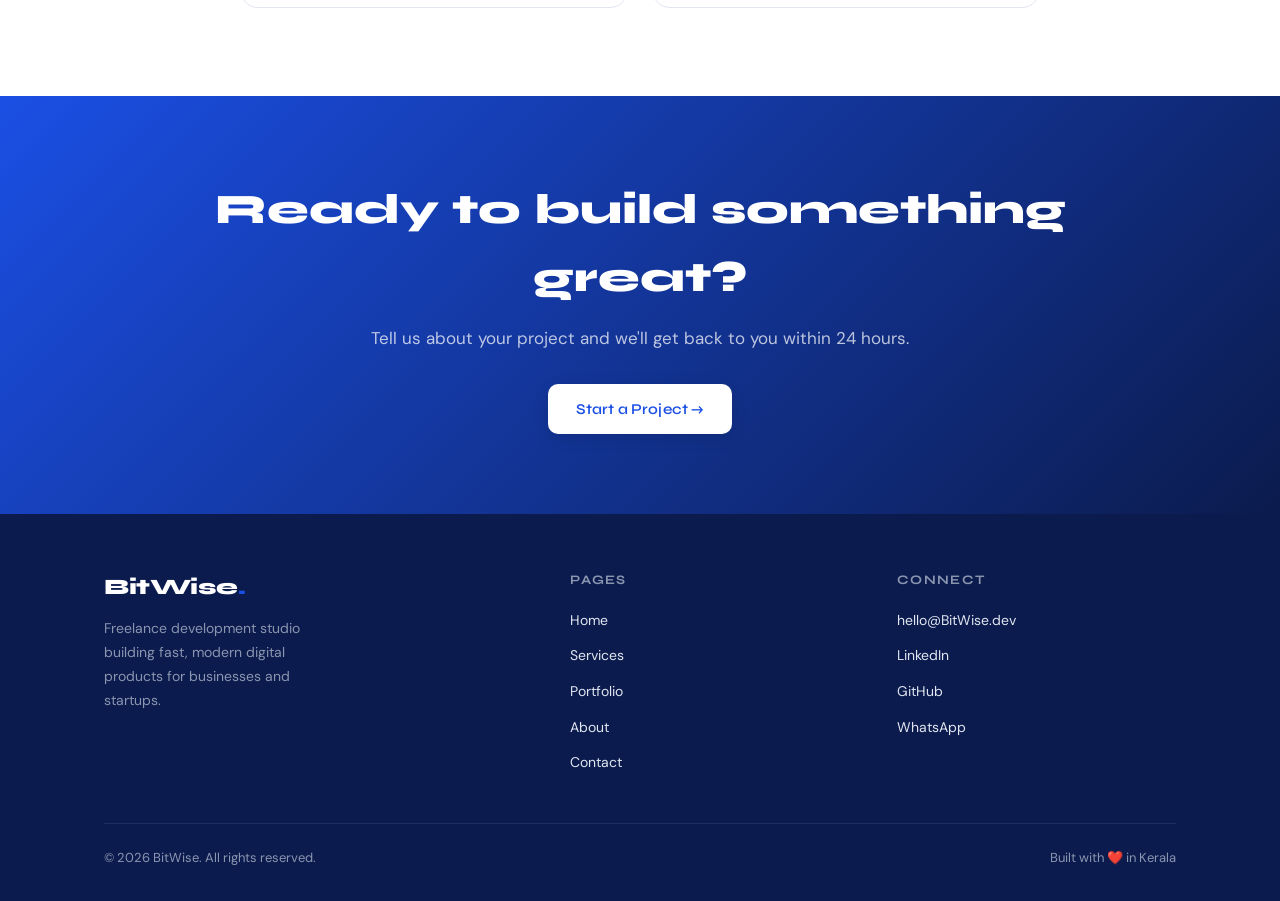
==== commit a66ef56b: "Add files via upload" ====
--- a/index.html
+++ b/index.html
@@ -277,7 +277,8 @@
         if (!btn) return;
         btn.style.position = "fixed";
         btn.style.bottom = "28px";
-        btn.style.right = "20px";
+        btn.style.right = "auto";
+        btn.style.left = "20px";
       }
       window.addEventListener("load", fixWaBtn);
       window.addEventListener("scroll", fixWaBtn, { passive: true });
--- a/style.css
+++ b/style.css
@@ -306,6 +306,8 @@
   animation: waBounce 1.8s ease infinite;
   /* Fix for mobile browsers — use dynamic viewport height */
   bottom: calc(28px + env(safe-area-inset-bottom));
+  right: auto;
+  left: 28px;
   will-change: transform;
   -webkit-transform: translateZ(0);
   transform: translateZ(0);
@@ -327,7 +329,8 @@
     padding: 14px;
     border-radius: 50%;
     bottom: 24px;
-    right: 20px;
+    left: 20px;
+    right: auto;
     width: 56px;
     height: 56px;
     justify-content: center;
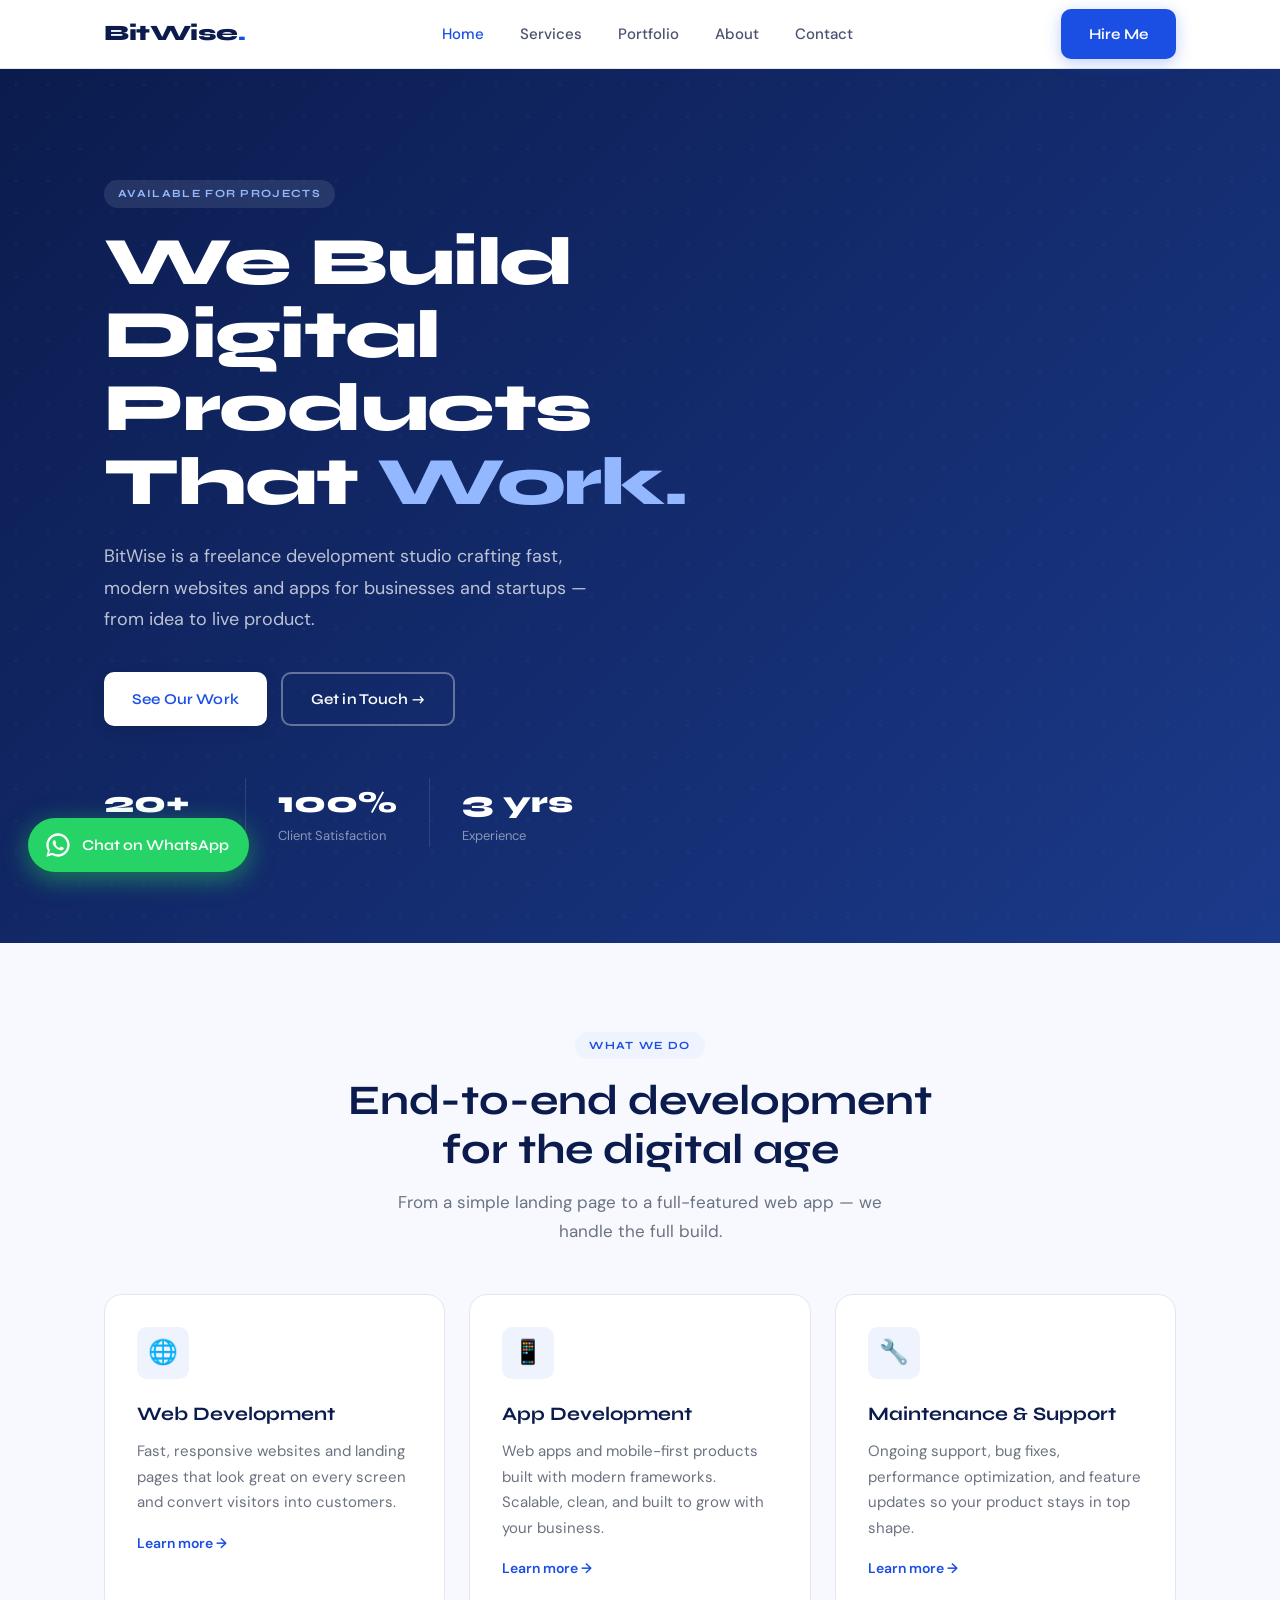
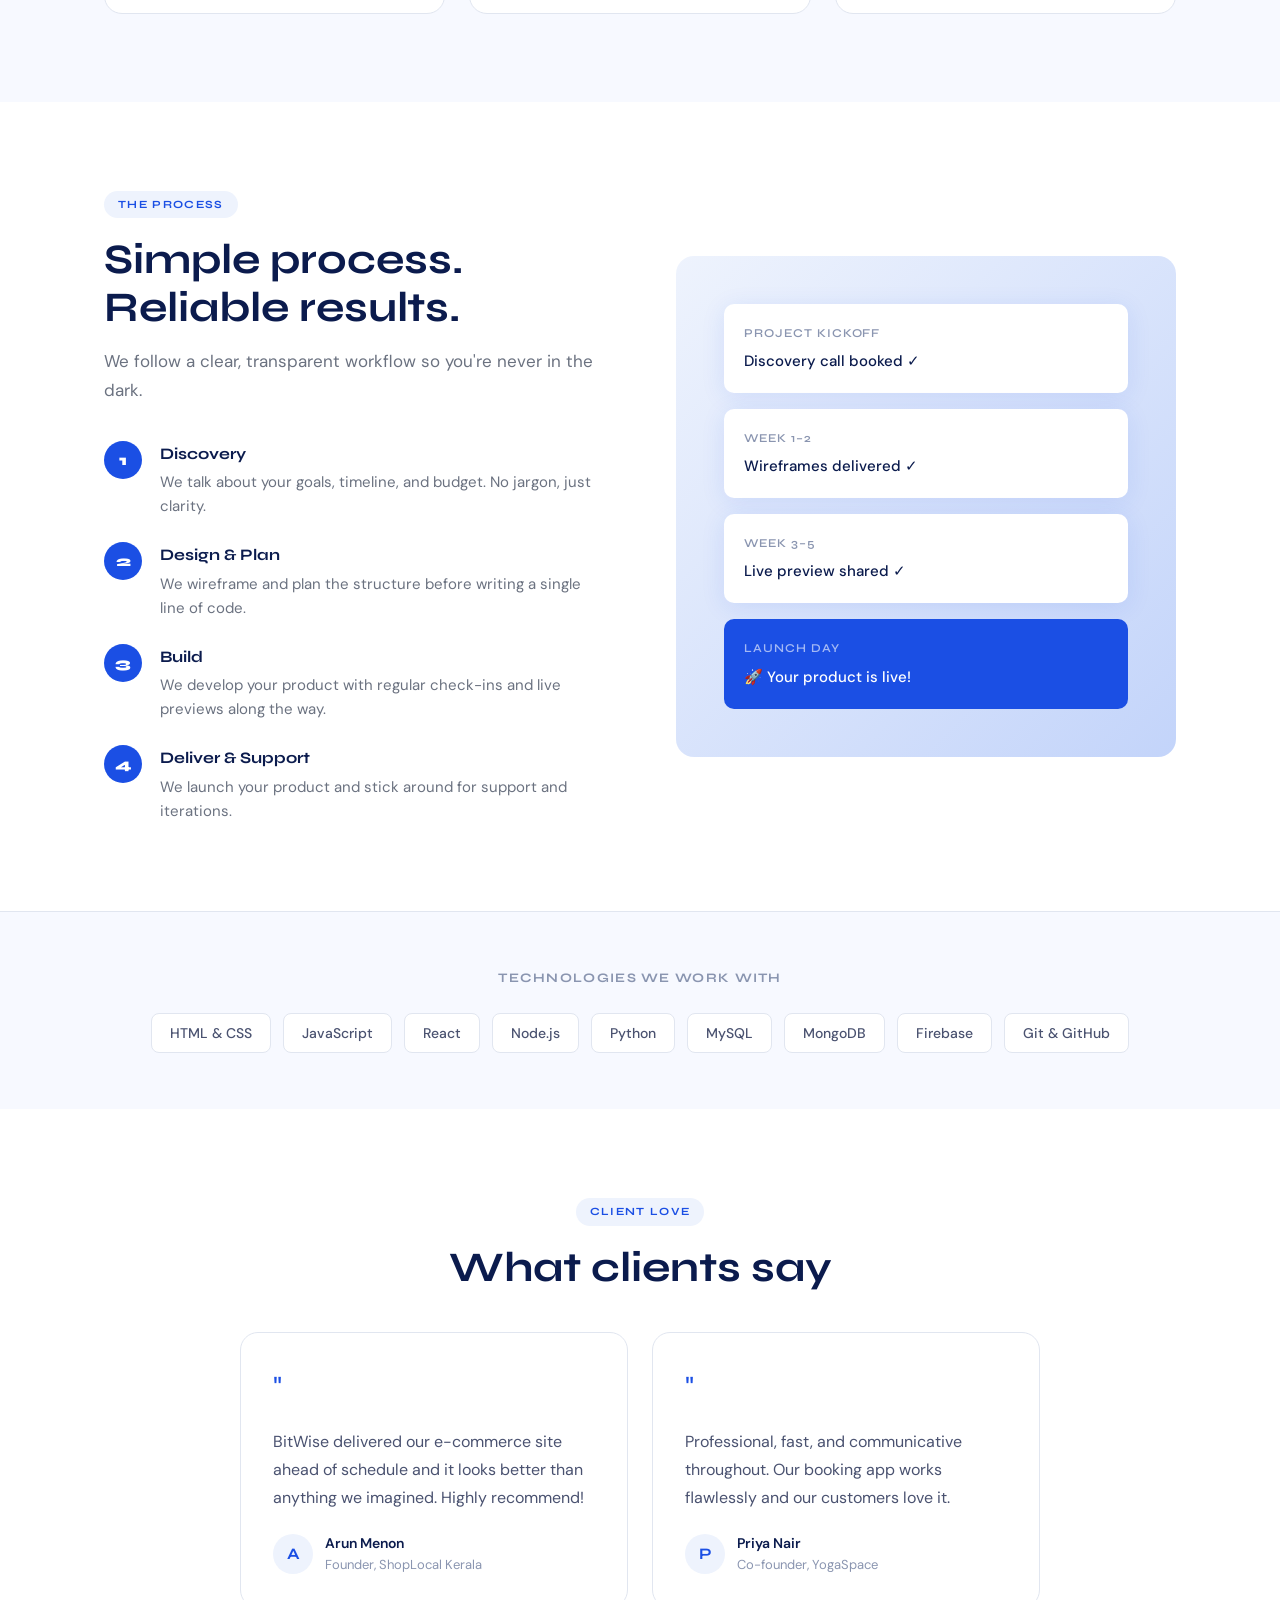
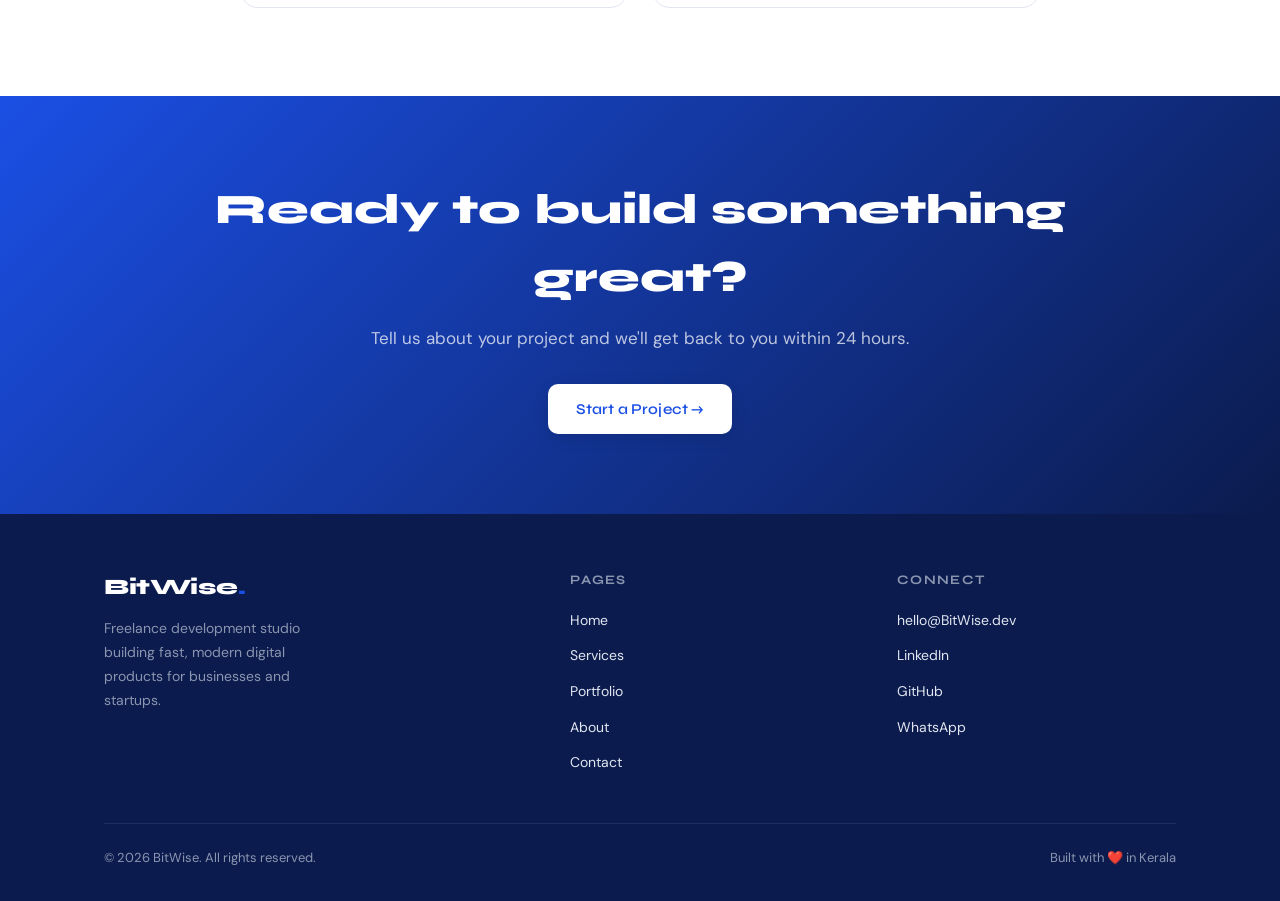
==== commit 08247c44: "Add files via upload" ====
--- a/index.html
+++ b/index.html
@@ -39,7 +39,7 @@
   </div>
 
   <!-- ===== HERO ===== -->
-  <section style="background: linear-gradient(135deg, var(--navy) 0%, #1B3A8A 100%); padding: 110px 0 96px; overflow: hidden; position: relative;">
+  <section style="background: linear-gradient(135deg, var(--navy) 0%, #1B3A8A 100%); padding: 110px 0 96px; position: relative;">
     <!-- background grid pattern -->
     <div style="position:absolute;inset:0;background-image:radial-gradient(rgba(255,255,255,0.05) 1px, transparent 1px);background-size:32px 32px;pointer-events:none;"></div>
     <div class="container" style="position:relative;">
@@ -270,23 +270,7 @@
   </a>
 
   <script>
-    // Fix WhatsApp button on mobile — locks position regardless of browser chrome
-    (function() {
-      function fixWaBtn() {
-        var btn = document.getElementById("whatsappBtn");
-        if (!btn) return;
-        btn.style.position = "fixed";
-        btn.style.bottom = "28px";
-        btn.style.right = "auto";
-        btn.style.left = "20px";
-      }
-      window.addEventListener("load", fixWaBtn);
-      window.addEventListener("scroll", fixWaBtn, { passive: true });
-      window.addEventListener("resize", fixWaBtn);
-      window.addEventListener("orientationchange", fixWaBtn);
-    })();
-
-    function openMenu() { document.getElementById('mobileMenu').classList.add('open'); }
+        function openMenu() { document.getElementById('mobileMenu').classList.add('open'); }
     function closeMenu() { document.getElementById('mobileMenu').classList.remove('open'); }
   </script>
 </body>
--- a/style.css
+++ b/style.css
@@ -286,10 +286,12 @@
 
 /* ---- WhatsApp Floating Button ---- */
 #whatsappBtn {
-  position: fixed;
-  bottom: 28px;
-  right: 28px;
-  z-index: 99999;
+  position: fixed !important;
+  bottom: 28px !important;
+  left: 28px !important;
+  right: auto !important;
+  top: auto !important;
+  z-index: 999999 !important;
   background: #25D366;
   color: white;
   display: flex;
@@ -301,40 +303,24 @@
   font-size: 15px;
   font-weight: 600;
   text-decoration: none;
-  box-shadow: 0 6px 24px rgba(37,211,102,0.55), 0 2px 8px rgba(0,0,0,0.18);
-  transition: box-shadow 0.25s ease;
-  animation: waBounce 1.8s ease infinite;
-  /* Fix for mobile browsers — use dynamic viewport height */
-  bottom: calc(28px + env(safe-area-inset-bottom));
-  right: auto;
-  left: 28px;
-  will-change: transform;
-  -webkit-transform: translateZ(0);
-  transform: translateZ(0);
+  box-shadow: 0 6px 24px rgba(37,211,102,0.55), 0 2px 8px rgba(0,0,0,0.25);
+  -webkit-transform: translate3d(0,0,0);
+  transform: translate3d(0,0,0);
+  -webkit-backface-visibility: hidden;
   backface-visibility: hidden;
-  -webkit-backface-visibility: hidden;
-}
-#whatsappBtn:hover {
-  box-shadow: 0 12px 32px rgba(37,211,102,0.65);
-  animation: none;
-  color: white;
-}
-@keyframes waBounce {
-  0%, 100% { transform: translateZ(0) translateY(0); }
-  50%       { transform: translateZ(0) translateY(-6px); }
-}
+}
+#whatsappBtn:hover,
+#whatsappBtn:active { color: white; box-shadow: 0 12px 32px rgba(37,211,102,0.65); }
 @media (max-width: 640px) {
   #whatsappBtn span { display: none; }
   #whatsappBtn {
-    padding: 14px;
-    border-radius: 50%;
-    bottom: 24px;
-    left: 20px;
-    right: auto;
-    width: 56px;
-    height: 56px;
+    bottom: 24px !important;
+    left: 20px !important;
+    padding: 0 !important;
+    border-radius: 50% !important;
+    width: 56px !important;
+    height: 56px !important;
     justify-content: center;
-    animation: none;
   }
 }
 
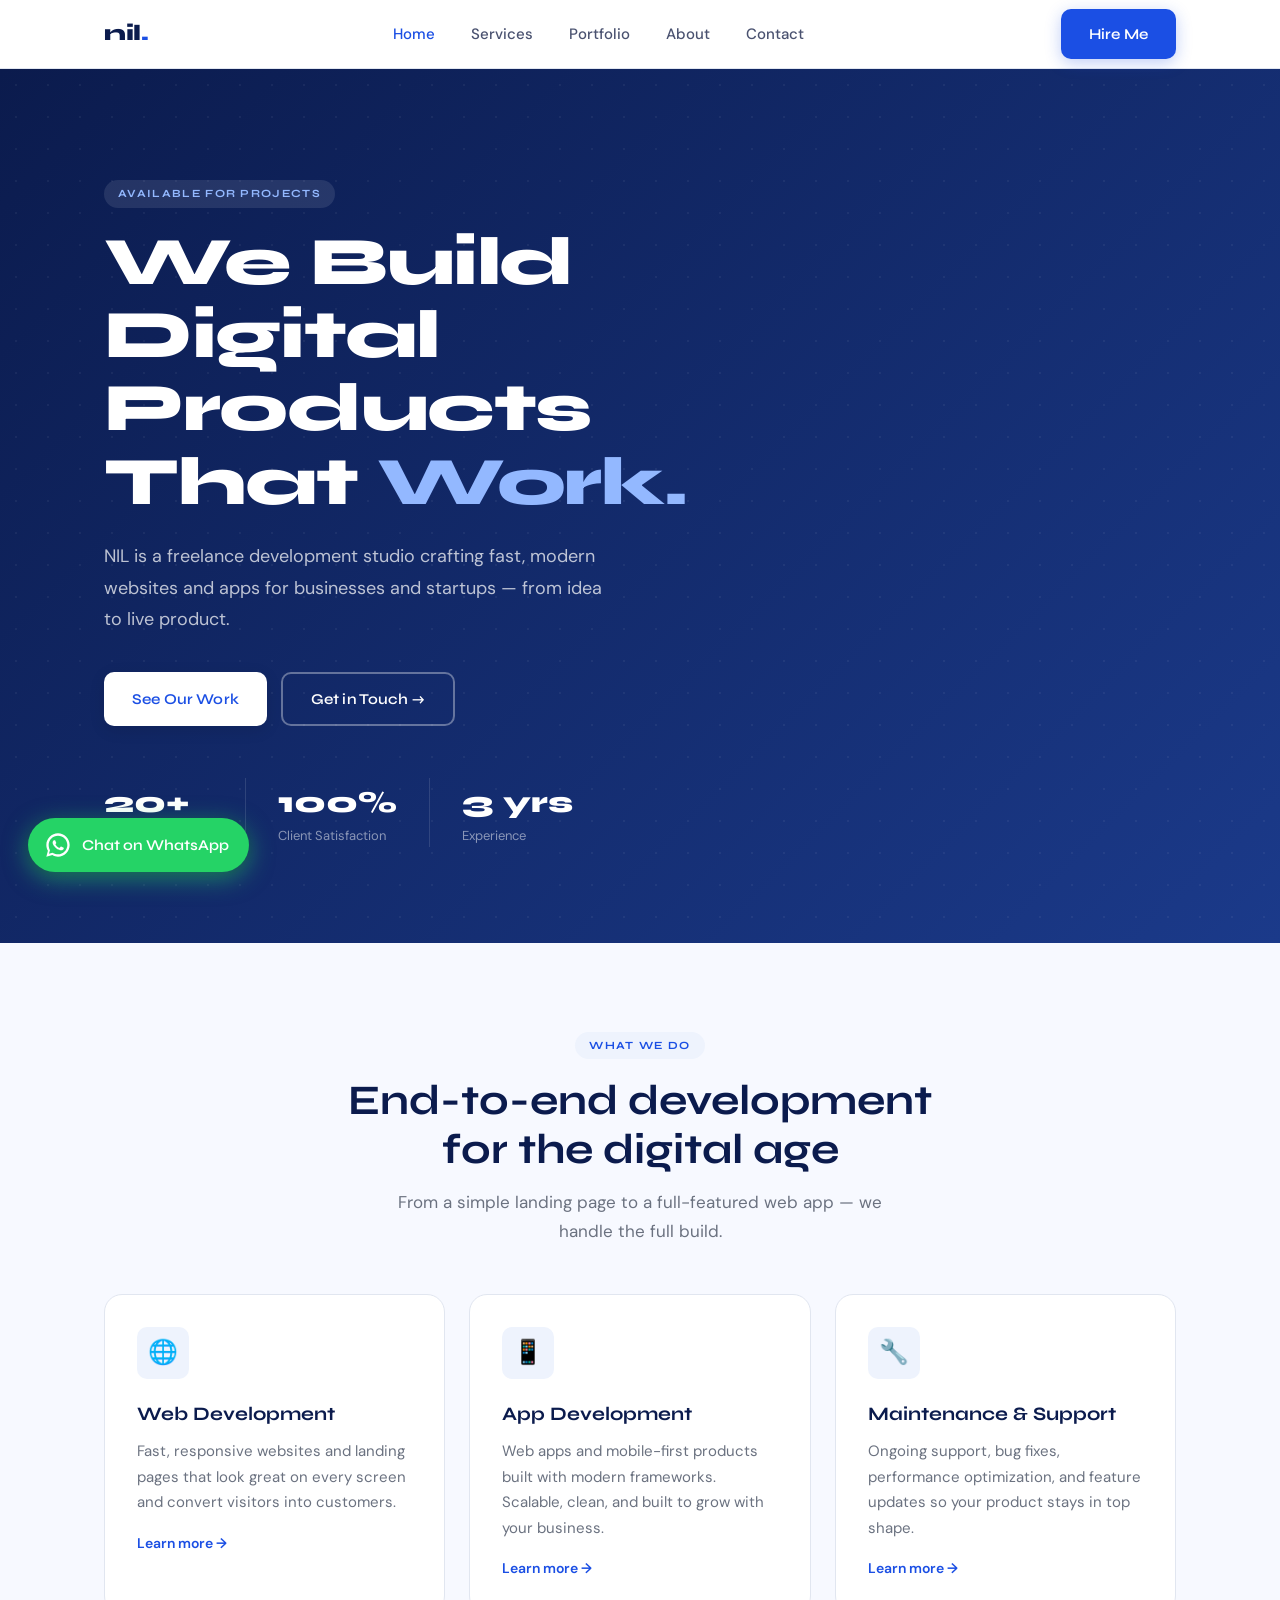
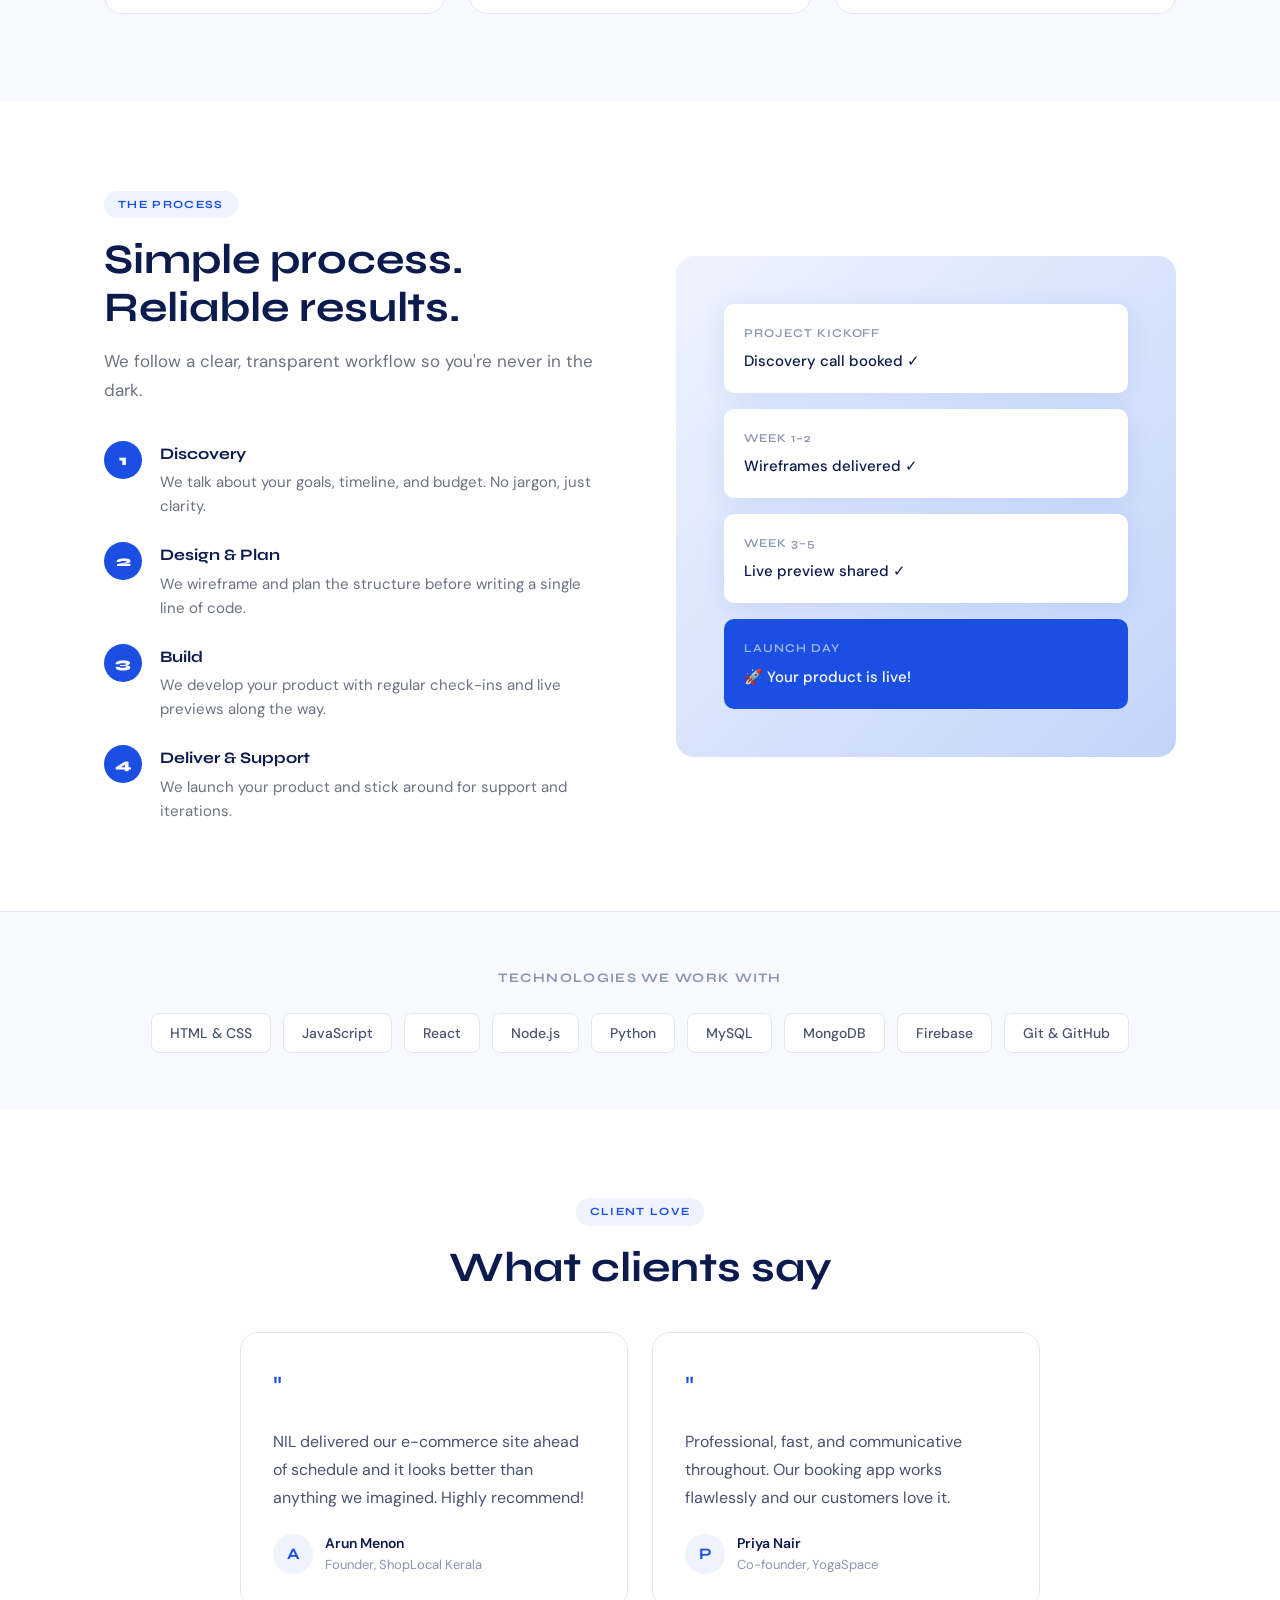
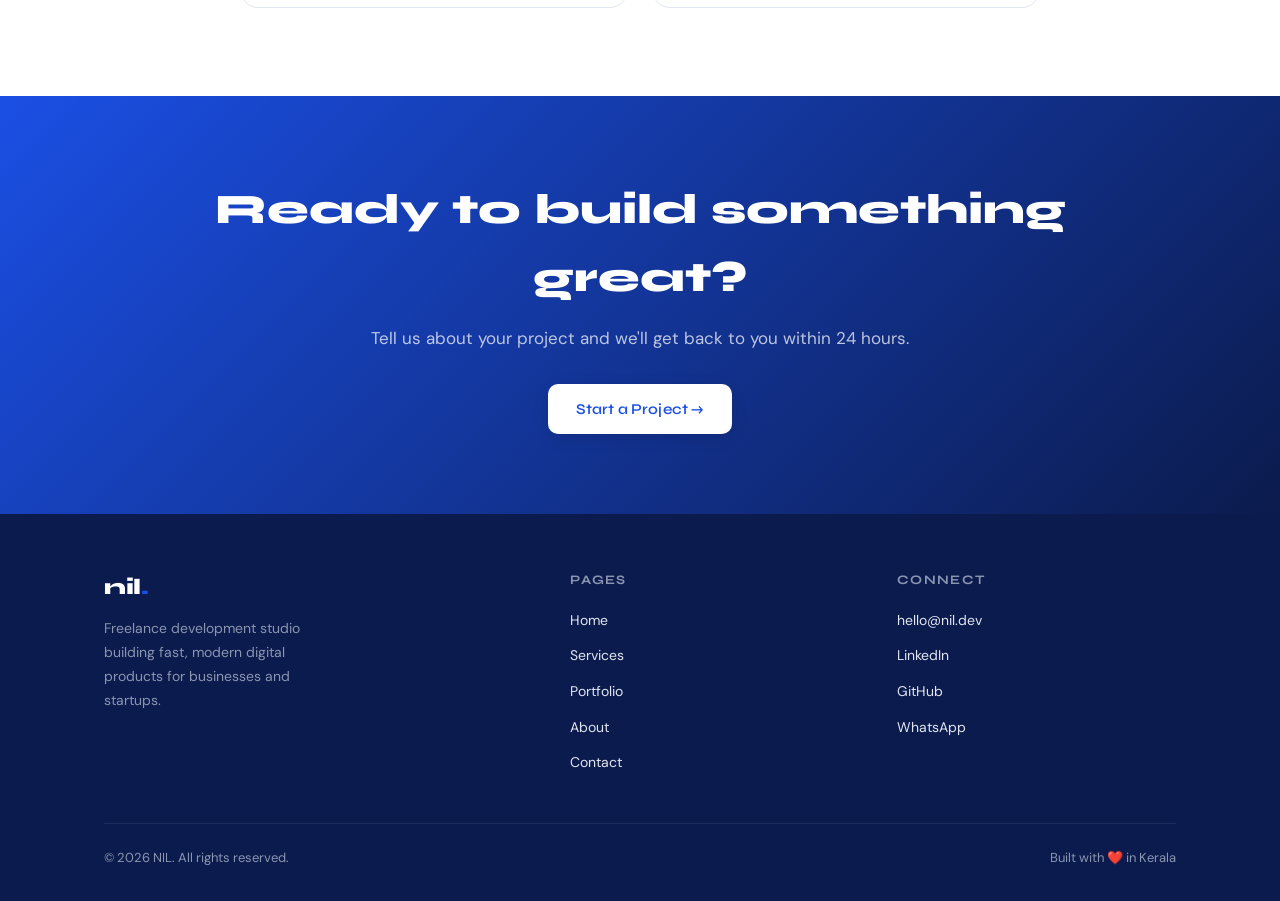
==== commit c626e666: "Add files via upload" ====
--- a/index.html
+++ b/index.html
@@ -3,8 +3,51 @@
 <head>
   <meta charset="UTF-8" />
   <meta name="viewport" content="width=device-width, initial-scale=1.0, viewport-fit=cover" />
-  <title>BitWise — Freelance Web & App Development</title>
-  <meta name="description" content="BitWise is a freelance development studio building fast, modern websites and apps for businesses and startups." />
+  <title>NIL — Freelance Web & App Development | Kannur, Kerala</title>
+  <meta name="description" content="NIL is a freelance development studio in Kannur, Kerala building fast, modern websites and apps for businesses and startups. Get a free quote today." />
+  <meta name="keywords" content="freelance web developer Kerala, web development Kannur, app development Kerala, hire developer India, website design Kerala" />
+  <meta name="robots" content="index, follow" />
+  <meta name="author" content="NIL Development Studio" />
+  <link rel="canonical" href="https://nil.dev/" />
+
+  <!-- Open Graph (Facebook, WhatsApp, LinkedIn previews) -->
+  <meta property="og:type" content="website" />
+  <meta property="og:title" content="NIL — Freelance Web & App Development" />
+  <meta property="og:description" content="Fast, modern websites and apps for businesses and startups. Based in Kerala, working worldwide." />
+  <meta property="og:url" content="https://nil.dev/" />
+  <meta property="og:site_name" content="NIL" />
+  <meta property="og:image" content="https://nil.dev/og-image.png" />
+  <meta property="og:image:width" content="1200" />
+  <meta property="og:image:height" content="630" />
+  <meta property="og:locale" content="en_IN" />
+
+  <!-- Twitter Card -->
+  <meta name="twitter:card" content="summary_large_image" />
+  <meta name="twitter:title" content="NIL — Freelance Web & App Development" />
+  <meta name="twitter:description" content="Fast, modern websites and apps for businesses and startups. Based in Kerala, working worldwide." />
+  <meta name="twitter:image" content="https://nil.dev/og-image.png" />
+
+  <!-- Schema.org Structured Data -->
+  <script type="application/ld+json">
+  {
+      "@context": "https://schema.org",
+      "@type": "LocalBusiness",
+      "name": "NIL",
+      "description": "Freelance web and app development studio based in Kannur, Kerala.",
+      "url": "https://nil.dev",
+      "telephone": "+919999999999",
+      "email": "hello@nil.dev",
+      "address": {
+        "@type": "PostalAddress",
+        "addressLocality": "Kannur",
+        "addressRegion": "Kerala",
+        "addressCountry": "IN"
+      },
+      "priceRange": "₹₹",
+      "serviceType": "Web Development, App Development",
+      "areaServed": "India"
+    }
+  </script>
   <link rel="stylesheet" href="style.css" />
 </head>
 <body>
@@ -12,7 +55,7 @@
   <!-- ===== NAVBAR ===== -->
   <nav class="navbar">
     <div class="container nav-inner">
-      <a href="index.html" class="nav-logo">BitWise<span>.</span></a>
+      <a href="index.html" class="nav-logo">nil<span>.</span></a>
       <ul class="nav-links">
         <li><a href="index.html" class="active">Home</a></li>
         <li><a href="services.html">Services</a></li>
@@ -39,7 +82,7 @@
   </div>
 
   <!-- ===== HERO ===== -->
-  <section style="background: linear-gradient(135deg, var(--navy) 0%, #1B3A8A 100%); padding: 110px 0 96px; position: relative;">
+  <section class="hero-section" style="background: linear-gradient(135deg, var(--navy) 0%, #1B3A8A 100%); padding: 110px 0 96px; position: relative;">
     <!-- background grid pattern -->
     <div style="position:absolute;inset:0;background-image:radial-gradient(rgba(255,255,255,0.05) 1px, transparent 1px);background-size:32px 32px;pointer-events:none;"></div>
     <div class="container" style="position:relative;">
@@ -49,7 +92,7 @@
           We Build Digital<br>Products That <span style="color:#93B8FF;">Work.</span>
         </h1>
         <p class="fade-up delay-2" style="font-size:18px;color:rgba(255,255,255,0.72);max-width:520px;line-height:1.75;margin-bottom:36px;">
-          BitWise is a freelance development studio crafting fast, modern websites and apps for businesses and startups — from idea to live product.
+          NIL is a freelance development studio crafting fast, modern websites and apps for businesses and startups — from idea to live product.
         </p>
         <div class="fade-up delay-3" style="display:flex;gap:14px;flex-wrap:wrap;">
           <a href="portfolio.html" class="btn btn-white">See Our Work</a>
@@ -109,7 +152,7 @@
   <!-- ===== HOW IT WORKS ===== -->
   <section class="section">
     <div class="container">
-      <div style="display:grid;grid-template-columns:1fr 1fr;gap:72px;align-items:center;">
+      <div class="mobile-stack" style="display:grid;grid-template-columns:1fr 1fr;gap:72px;align-items:center;">
         <div>
           <div class="tag">The Process</div>
           <h2 class="section-title">Simple process.<br>Reliable results.</h2>
@@ -193,7 +236,7 @@
       <div class="grid-2" style="margin-top:40px;max-width:800px;margin-left:auto;margin-right:auto;">
         <div class="card" style="text-align:left;">
           <div style="font-size:32px;color:var(--blue);margin-bottom:12px;">"</div>
-          <p style="font-size:16px;color:var(--gray-600);line-height:1.75;margin-bottom:20px;">BitWise delivered our e-commerce site ahead of schedule and it looks better than anything we imagined. Highly recommend!</p>
+          <p style="font-size:16px;color:var(--gray-600);line-height:1.75;margin-bottom:20px;">NIL delivered our e-commerce site ahead of schedule and it looks better than anything we imagined. Highly recommend!</p>
           <div style="display:flex;align-items:center;gap:12px;">
             <div style="width:40px;height:40px;border-radius:50%;background:var(--blue-light);display:flex;align-items:center;justify-content:center;font-weight:700;color:var(--blue);font-family:var(--font-head);">A</div>
             <div>
@@ -231,7 +274,7 @@
     <div class="container">
       <div class="footer-inner">
         <div class="footer-brand">
-          <div class="nav-logo">BitWise<span style="color:var(--blue);">.</span></div>
+          <div class="nav-logo">nil<span style="color:var(--blue);">.</span></div>
           <p>Freelance development studio building fast, modern digital products for businesses and startups.</p>
         </div>
         <div class="footer-col">
@@ -247,7 +290,7 @@
         <div class="footer-col">
           <h4>Connect</h4>
           <ul>
-            <li><a href="mailto:hello@BitWise.dev">hello@BitWise.dev</a></li>
+            <li><a href="mailto:hello@nil.dev">hello@nil.dev</a></li>
             <li><a href="#">LinkedIn</a></li>
             <li><a href="#">GitHub</a></li>
             <li><a href="#">WhatsApp</a></li>
@@ -255,14 +298,14 @@
         </div>
       </div>
       <div class="footer-bottom">
-        <span>© 2026 BitWise. All rights reserved.</span>
+        <span>© 2026 NIL. All rights reserved.</span>
         <span>Built with ❤️ in Kerala</span>
       </div>
     </div>
   </footer>
 
   <!-- ===== FLOATING WHATSAPP BUTTON ===== -->
-  <a href="https://wa.me/918129905218" target="_blank" rel="noopener noreferrer" id="whatsappBtn" title="Chat on WhatsApp">
+  <a href="https://wa.me/919999999999" target="_blank" rel="noopener noreferrer" id="whatsappBtn" title="Chat on WhatsApp">
     <svg xmlns="http://www.w3.org/2000/svg" viewBox="0 0 48 48" width="28" height="28" fill="white">
       <path d="M24 4C13 4 4 13 4 24c0 3.6 1 7 2.7 9.9L4 44l10.4-2.7C17.2 43 20.5 44 24 44c11 0 20-9 20-20S35 4 24 4zm0 36c-3.1 0-6.1-.8-8.7-2.4l-.6-.4-6.2 1.6 1.7-6-.4-.6C8.8 30.1 8 27.1 8 24 8 15.2 15.2 8 24 8s16 7.2 16 16-7.2 16-16 16zm8.7-11.8c-.5-.2-2.8-1.4-3.2-1.5-.4-.2-.7-.2-1 .2-.3.5-1.2 1.5-1.4 1.8-.3.3-.5.3-1 .1-.5-.2-2-.7-3.8-2.3-1.4-1.2-2.3-2.8-2.6-3.2-.3-.5 0-.7.2-1 .2-.2.5-.5.7-.8.2-.3.3-.5.4-.8.1-.3 0-.6-.1-.8-.1-.2-1-2.5-1.4-3.4-.4-.9-.8-.8-1-.8h-.9c-.3 0-.8.1-1.2.6-.4.5-1.6 1.6-1.6 3.8s1.7 4.4 1.9 4.7c.2.3 3.3 5.1 8 7.1 1.1.5 2 .8 2.7 1 1.1.3 2.2.3 3 .2.9-.1 2.8-1.1 3.2-2.2.4-1.1.4-2 .3-2.2-.2-.2-.5-.3-1-.5z"/>
     </svg>
--- a/style.css
+++ b/style.css
@@ -270,18 +270,123 @@
 .grid-3 { display: grid; grid-template-columns: repeat(3,1fr); gap: 24px; }
 .grid-2 { display: grid; grid-template-columns: repeat(2,1fr); gap: 24px; }
 
+/* mobile-stack — any 2-col inline grid that should collapse on phones */
+@media (max-width: 640px) {
+  .mobile-stack {
+    grid-template-columns: 1fr !important;
+    gap: 28px !important;
+  }
+}
+
 /* ---- Responsive ---- */
 @media (max-width: 900px) {
   .grid-3 { grid-template-columns: repeat(2,1fr); }
   .footer-inner { grid-template-columns: 1fr 1fr; }
 }
+
+/* ---- MOBILE (max 640px) — Full override ---- */
 @media (max-width: 640px) {
+
+  /* Base */
+  body { overflow-x: hidden; }
+  .container { padding: 0 18px; }
   .grid-3, .grid-2 { grid-template-columns: 1fr; }
-  .footer-inner { grid-template-columns: 1fr; gap: 32px; }
+  .section { padding: 56px 0; }
+  .section-sm { padding: 40px 0; }
+  .section-title { font-size: 26px; }
+  .section-sub { font-size: 15px; }
+
+  /* Navbar */
   .nav-links, .nav-cta { display: none; }
   .nav-hamburger { display: flex; }
+
+  /* Footer */
+  .footer-inner { grid-template-columns: 1fr; gap: 28px; }
   .footer-bottom { flex-direction: column; gap: 8px; text-align: center; }
-  .section { padding: 64px 0; }
+
+  /* Hero section */
+  .hero-section { padding: 72px 0 60px !important; }
+
+  /* All inline 2-col grids collapse to 1 col */
+  [style*="grid-template-columns:1fr 1fr"],
+  [style*="grid-template-columns: 1fr 1fr"],
+  [style*="grid-template-columns:1fr 1.2fr"],
+  [style*="grid-template-columns:1fr 1.5fr"],
+  [style*="grid-template-columns:1.5fr 1fr"],
+  [style*="grid-template-columns:1fr 2fr"] {
+    grid-template-columns: 1fr !important;
+    gap: 28px !important;
+  }
+
+  /* Hide decorative side panels on mobile (pricing boxes etc) */
+  [style*="grid-template-columns:1fr 1fr"] > div:last-child:not(.card):not(.project-card),
+  [style*="grid-template-columns:1fr 1.2fr"] > div:first-child,
+  [style*="grid-template-columns:1.5fr 1fr"] > div:last-child { order: -1; }
+
+  /* Buttons */
+  .btn { font-size: 14px; padding: 11px 20px; }
+  .btn + .btn { margin-top: 10px; }
+
+  /* Cards */
+  .card { padding: 24px 20px; }
+
+  /* Process steps stat bar on homepage */
+  [style*="display:flex;gap:32px;margin-top:52px"] {
+    gap: 20px !important;
+    flex-wrap: wrap !important;
+  }
+
+  /* Service pricing boxes — make them compact */
+  [style*="font-size:42px"] { font-size: 32px !important; }
+
+  /* Contact form 2-col name+email row → stack */
+  [style*="grid-template-columns:1fr 1fr;gap:16px"] {
+    grid-template-columns: 1fr !important;
+  }
+
+  /* About page skill bars section */
+  [style*="position:sticky"] { position: relative !important; top: auto !important; }
+
+  /* Fun facts grid on about page */
+  [style*="grid-template-columns:1fr 1fr"] { grid-template-columns: 1fr !important; }
+
+  /* Testimonial grid */
+  .grid-2 { grid-template-columns: 1fr !important; }
+
+  /* Hide decorative vertical dividers */
+  [style*="width:1px"] { display: none !important; }
+
+  /* Process card on homepage */
+  [style*="background:linear-gradient"][style*="border-radius:var(--radius-lg)"][style*="padding:48px"] {
+    padding: 24px !important;
+  }
+
+  /* Hero stat numbers */
+  [style*="font-size:30px"][style*="font-weight:800"] { font-size: 22px !important; }
+
+  /* CTA sections */
+  [style*="padding:80px 0"] { padding: 56px 0 !important; }
+
+  /* Page headers */
+  [style*="padding:64px 0 52px"] { padding: 44px 0 32px !important; }
+
+  /* Tech stack tags — wrap nicely */
+  [style*="display:flex;flex-wrap:wrap;gap:12px;justify-content:center"] {
+    gap: 8px !important;
+  }
+  [style*="padding:8px 18px"] { padding: 7px 12px !important; font-size: 13px !important; }
+}
+
+/* ---- Tablet (641–900px) ---- */
+@media (min-width: 641px) and (max-width: 900px) {
+  .container { padding: 0 28px; }
+  .section { padding: 72px 0; }
+  [style*="grid-template-columns:1fr 1fr"],
+  [style*="grid-template-columns:1fr 1.2fr"],
+  [style*="grid-template-columns:1fr 1.5fr"] {
+    gap: 36px !important;
+  }
+  [style*="font-size:42px"] { font-size: 34px !important; }
 }
 
 /* ---- WhatsApp Floating Button ---- */
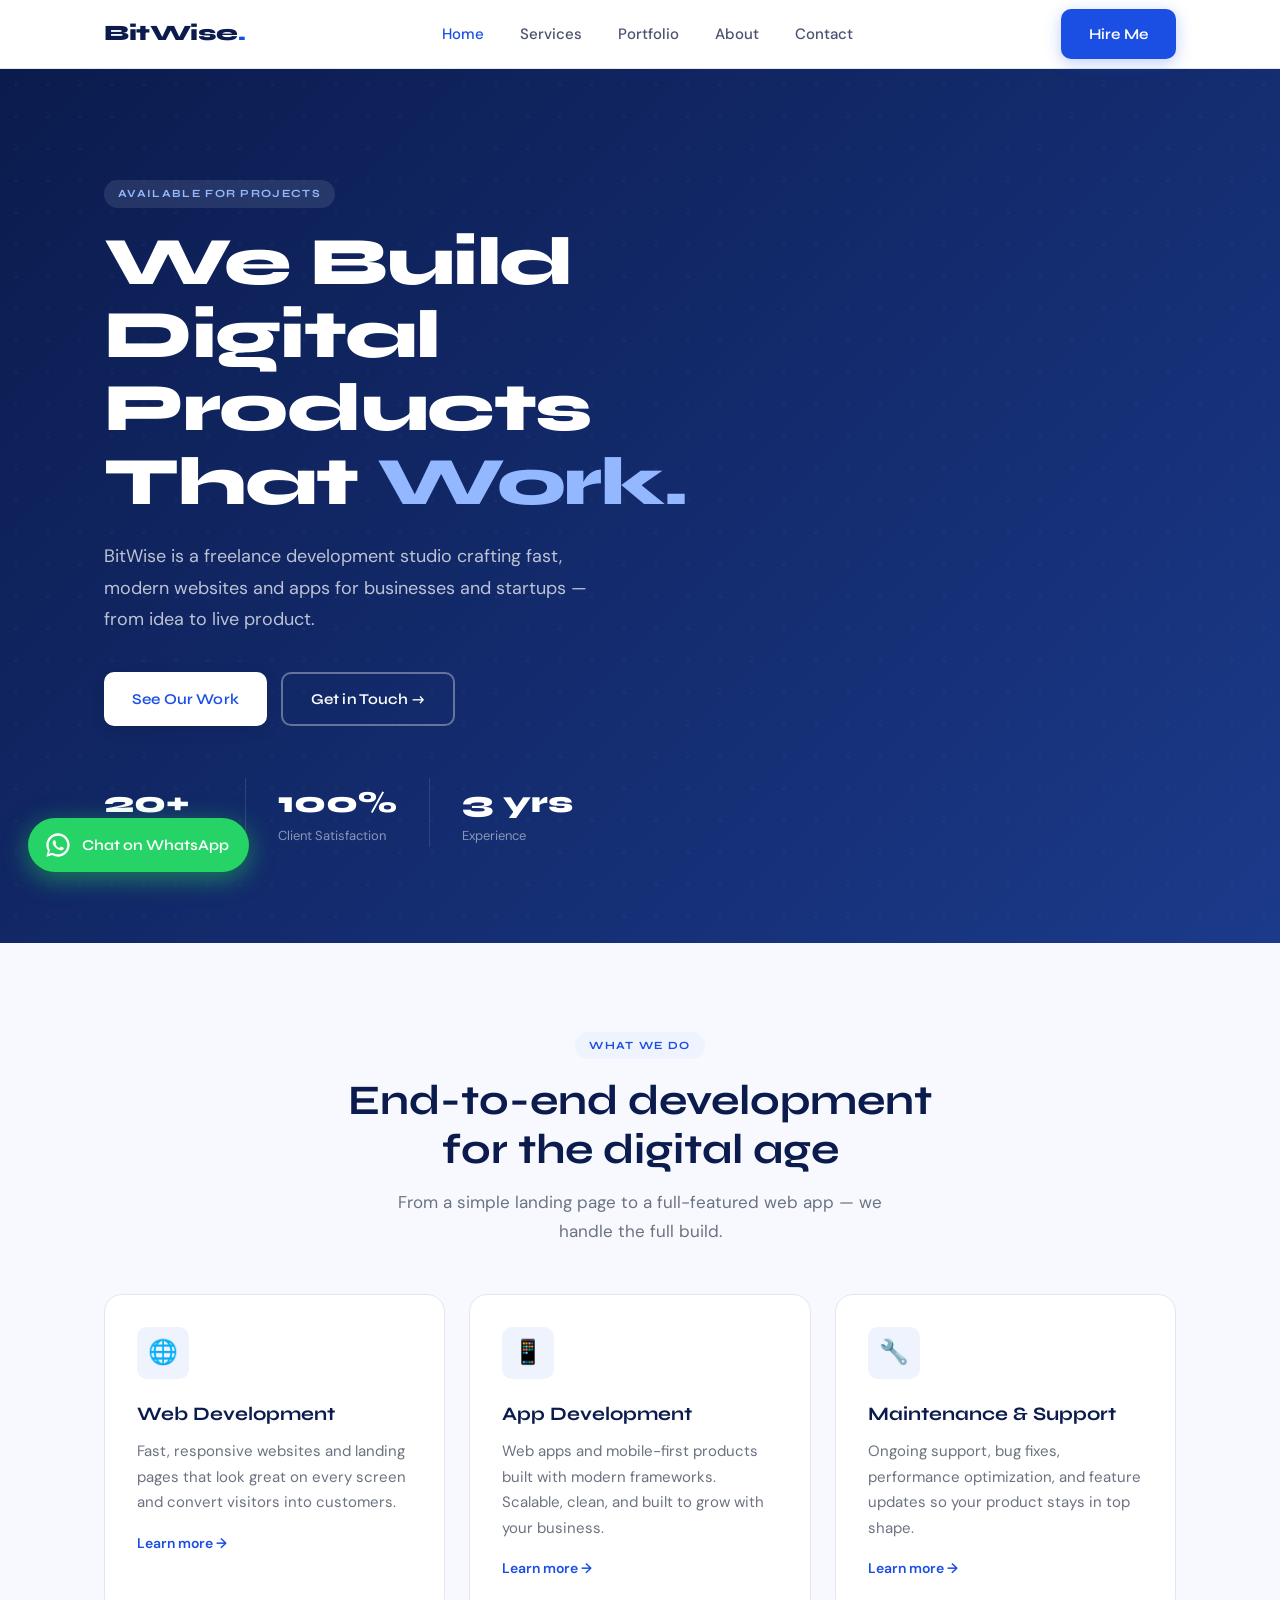
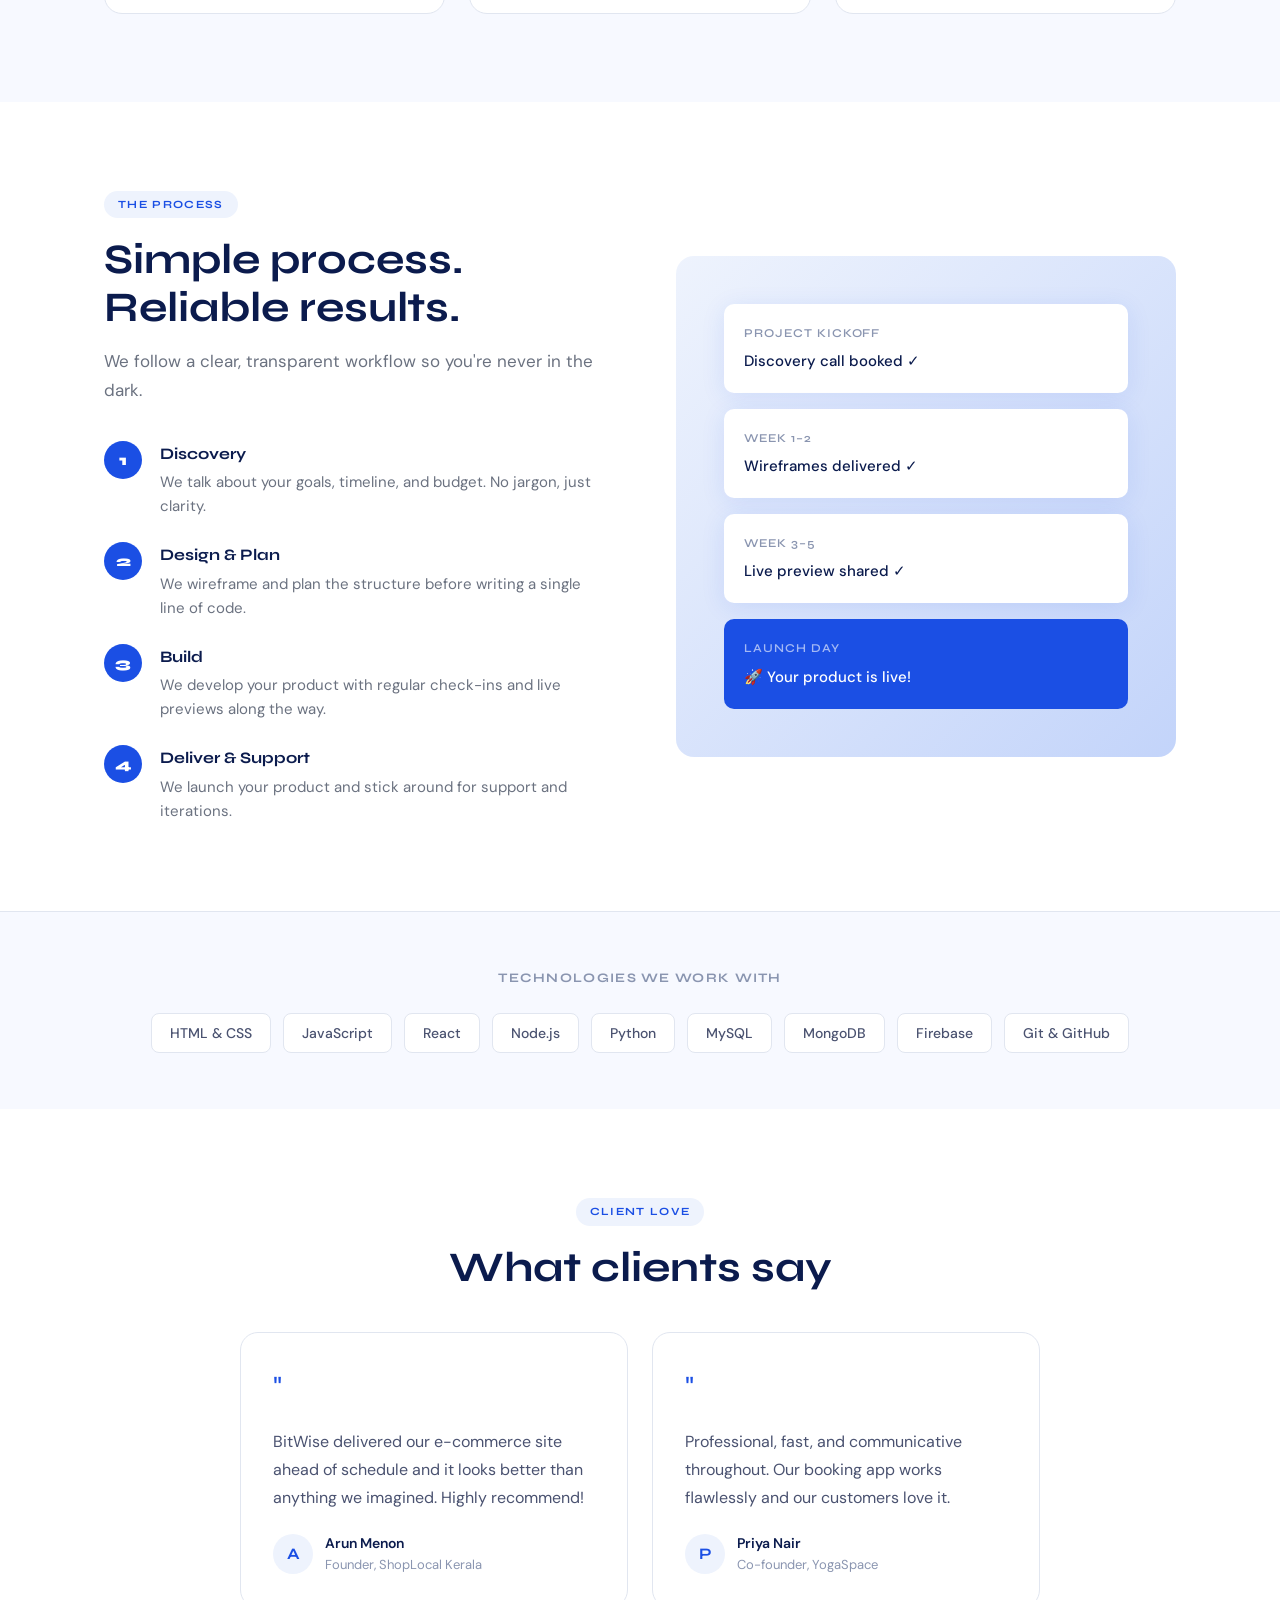
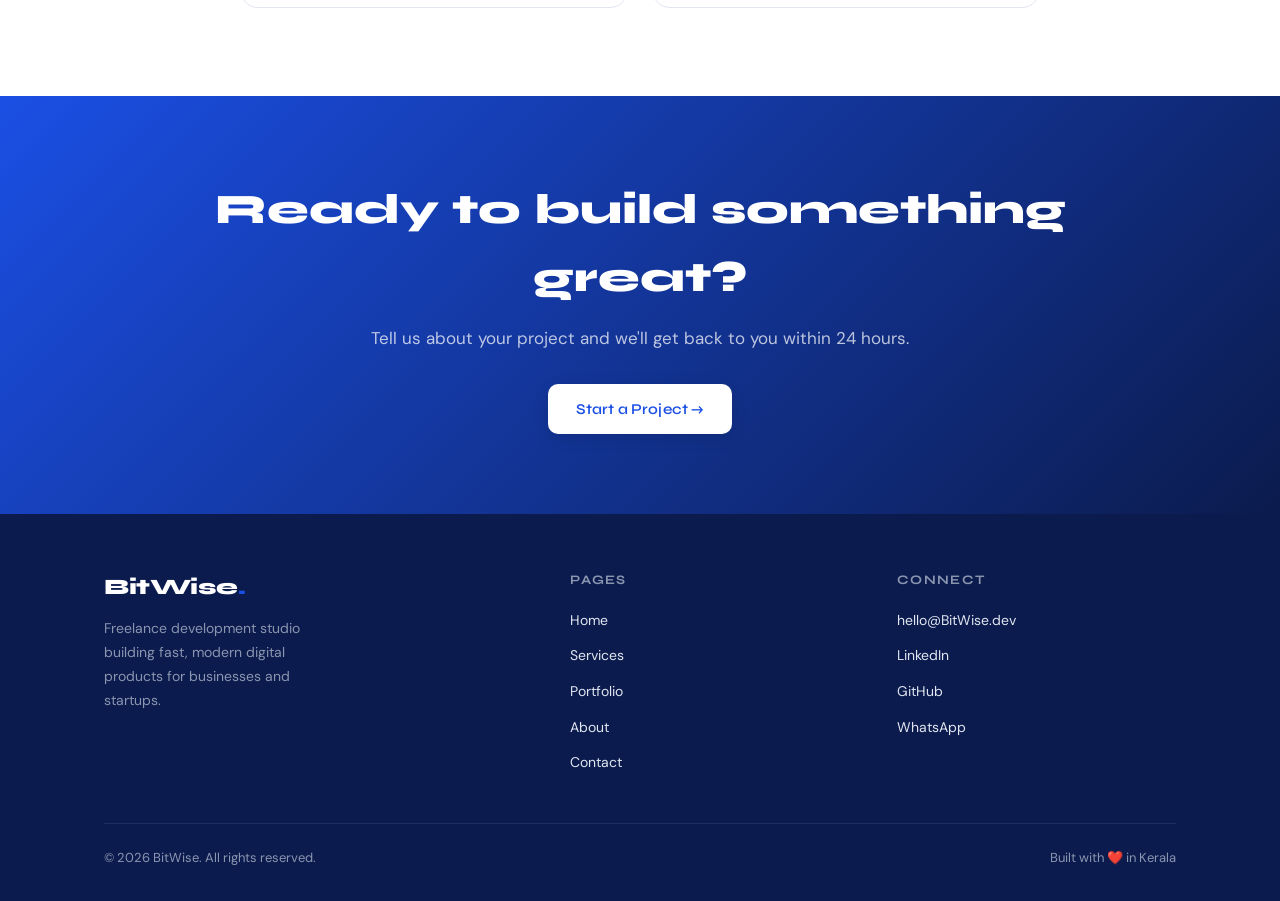
==== commit d6fa0d67: "Add files via upload" ====
--- a/index.html
+++ b/index.html
@@ -3,40 +3,40 @@
 <head>
   <meta charset="UTF-8" />
   <meta name="viewport" content="width=device-width, initial-scale=1.0, viewport-fit=cover" />
-  <title>NIL — Freelance Web & App Development | Kannur, Kerala</title>
-  <meta name="description" content="NIL is a freelance development studio in Kannur, Kerala building fast, modern websites and apps for businesses and startups. Get a free quote today." />
+  <title>BitWise — Freelance Web & App Development | Kannur, Kerala</title>
+  <meta name="description" content="BitWise is a freelance development studio in Kannur, Kerala building fast, modern websites and apps for businesses and startups. Get a free quote today." />
   <meta name="keywords" content="freelance web developer Kerala, web development Kannur, app development Kerala, hire developer India, website design Kerala" />
   <meta name="robots" content="index, follow" />
-  <meta name="author" content="NIL Development Studio" />
-  <link rel="canonical" href="https://nil.dev/" />
+  <meta name="author" content="BitWise Development Studio" />
+  <link rel="canonical" href="https://BitWise.dev/" />
 
   <!-- Open Graph (Facebook, WhatsApp, LinkedIn previews) -->
   <meta property="og:type" content="website" />
-  <meta property="og:title" content="NIL — Freelance Web & App Development" />
+  <meta property="og:title" content="BitWise — Freelance Web & App Development" />
   <meta property="og:description" content="Fast, modern websites and apps for businesses and startups. Based in Kerala, working worldwide." />
-  <meta property="og:url" content="https://nil.dev/" />
-  <meta property="og:site_name" content="NIL" />
-  <meta property="og:image" content="https://nil.dev/og-image.png" />
+  <meta property="og:url" content="https://BitWise.dev/" />
+  <meta property="og:site_name" content="BitWise" />
+  <meta property="og:image" content="https://BitWise.dev/og-image.png" />
   <meta property="og:image:width" content="1200" />
   <meta property="og:image:height" content="630" />
   <meta property="og:locale" content="en_IN" />
 
   <!-- Twitter Card -->
   <meta name="twitter:card" content="summary_large_image" />
-  <meta name="twitter:title" content="NIL — Freelance Web & App Development" />
+  <meta name="twitter:title" content="BitWise — Freelance Web & App Development" />
   <meta name="twitter:description" content="Fast, modern websites and apps for businesses and startups. Based in Kerala, working worldwide." />
-  <meta name="twitter:image" content="https://nil.dev/og-image.png" />
+  <meta name="twitter:image" content="https://BitWise.dev/og-image.png" />
 
   <!-- Schema.org Structured Data -->
   <script type="application/ld+json">
   {
       "@context": "https://schema.org",
       "@type": "LocalBusiness",
-      "name": "NIL",
+      "name": "BitWise",
       "description": "Freelance web and app development studio based in Kannur, Kerala.",
-      "url": "https://nil.dev",
+      "url": "https://BitWise.dev",
       "telephone": "+919999999999",
-      "email": "hello@nil.dev",
+      "email": "hello@BitWise.dev",
       "address": {
         "@type": "PostalAddress",
         "addressLocality": "Kannur",
@@ -55,7 +55,7 @@
   <!-- ===== NAVBAR ===== -->
   <nav class="navbar">
     <div class="container nav-inner">
-      <a href="index.html" class="nav-logo">nil<span>.</span></a>
+      <a href="index.html" class="nav-logo">BitWise<span>.</span></a>
       <ul class="nav-links">
         <li><a href="index.html" class="active">Home</a></li>
         <li><a href="services.html">Services</a></li>
@@ -92,7 +92,7 @@
           We Build Digital<br>Products That <span style="color:#93B8FF;">Work.</span>
         </h1>
         <p class="fade-up delay-2" style="font-size:18px;color:rgba(255,255,255,0.72);max-width:520px;line-height:1.75;margin-bottom:36px;">
-          NIL is a freelance development studio crafting fast, modern websites and apps for businesses and startups — from idea to live product.
+          BitWise is a freelance development studio crafting fast, modern websites and apps for businesses and startups — from idea to live product.
         </p>
         <div class="fade-up delay-3" style="display:flex;gap:14px;flex-wrap:wrap;">
           <a href="portfolio.html" class="btn btn-white">See Our Work</a>
@@ -236,7 +236,7 @@
       <div class="grid-2" style="margin-top:40px;max-width:800px;margin-left:auto;margin-right:auto;">
         <div class="card" style="text-align:left;">
           <div style="font-size:32px;color:var(--blue);margin-bottom:12px;">"</div>
-          <p style="font-size:16px;color:var(--gray-600);line-height:1.75;margin-bottom:20px;">NIL delivered our e-commerce site ahead of schedule and it looks better than anything we imagined. Highly recommend!</p>
+          <p style="font-size:16px;color:var(--gray-600);line-height:1.75;margin-bottom:20px;">BitWise delivered our e-commerce site ahead of schedule and it looks better than anything we imagined. Highly recommend!</p>
           <div style="display:flex;align-items:center;gap:12px;">
             <div style="width:40px;height:40px;border-radius:50%;background:var(--blue-light);display:flex;align-items:center;justify-content:center;font-weight:700;color:var(--blue);font-family:var(--font-head);">A</div>
             <div>
@@ -274,7 +274,7 @@
     <div class="container">
       <div class="footer-inner">
         <div class="footer-brand">
-          <div class="nav-logo">nil<span style="color:var(--blue);">.</span></div>
+          <div class="nav-logo">BitWise<span style="color:var(--blue);">.</span></div>
           <p>Freelance development studio building fast, modern digital products for businesses and startups.</p>
         </div>
         <div class="footer-col">
@@ -290,7 +290,7 @@
         <div class="footer-col">
           <h4>Connect</h4>
           <ul>
-            <li><a href="mailto:hello@nil.dev">hello@nil.dev</a></li>
+            <li><a href="mailto:hello@BitWise.dev">hello@BitWise.dev</a></li>
             <li><a href="#">LinkedIn</a></li>
             <li><a href="#">GitHub</a></li>
             <li><a href="#">WhatsApp</a></li>
@@ -298,7 +298,7 @@
         </div>
       </div>
       <div class="footer-bottom">
-        <span>© 2026 NIL. All rights reserved.</span>
+        <span>© 2026 BitWise. All rights reserved.</span>
         <span>Built with ❤️ in Kerala</span>
       </div>
     </div>
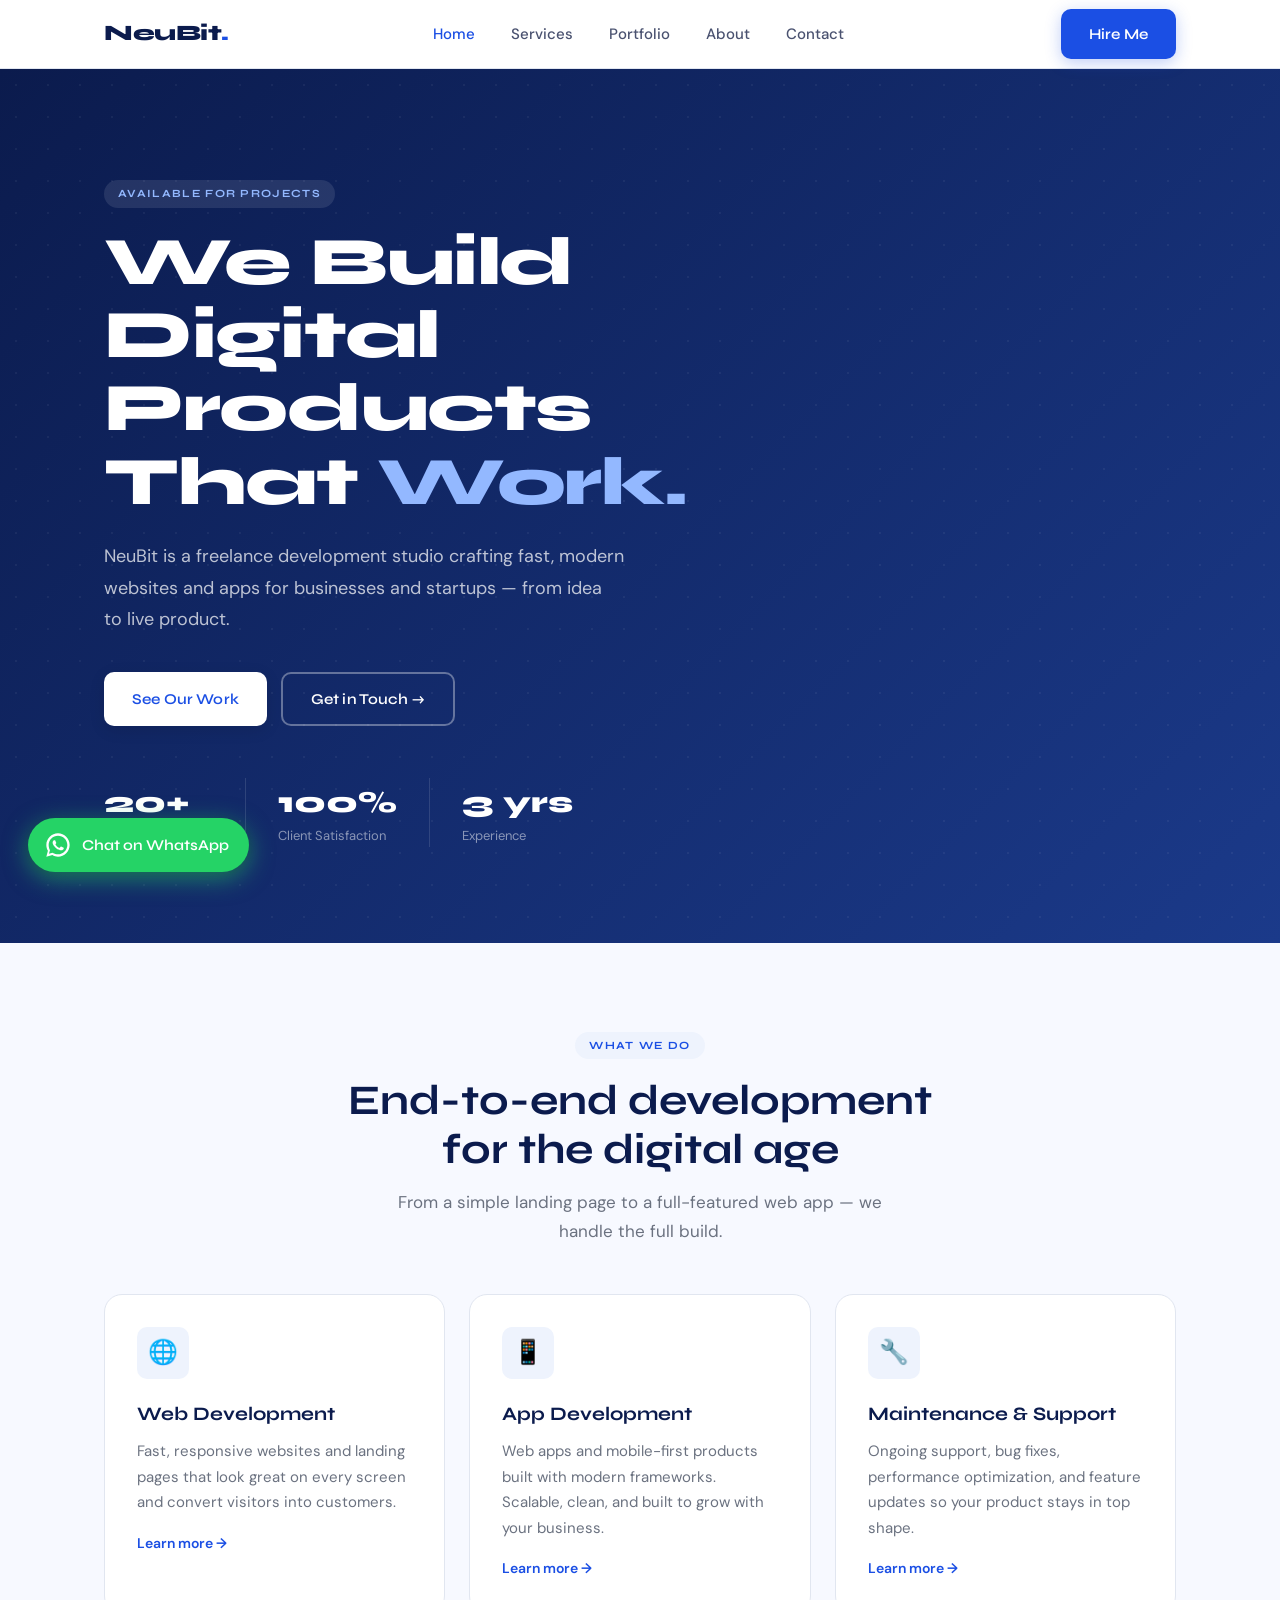
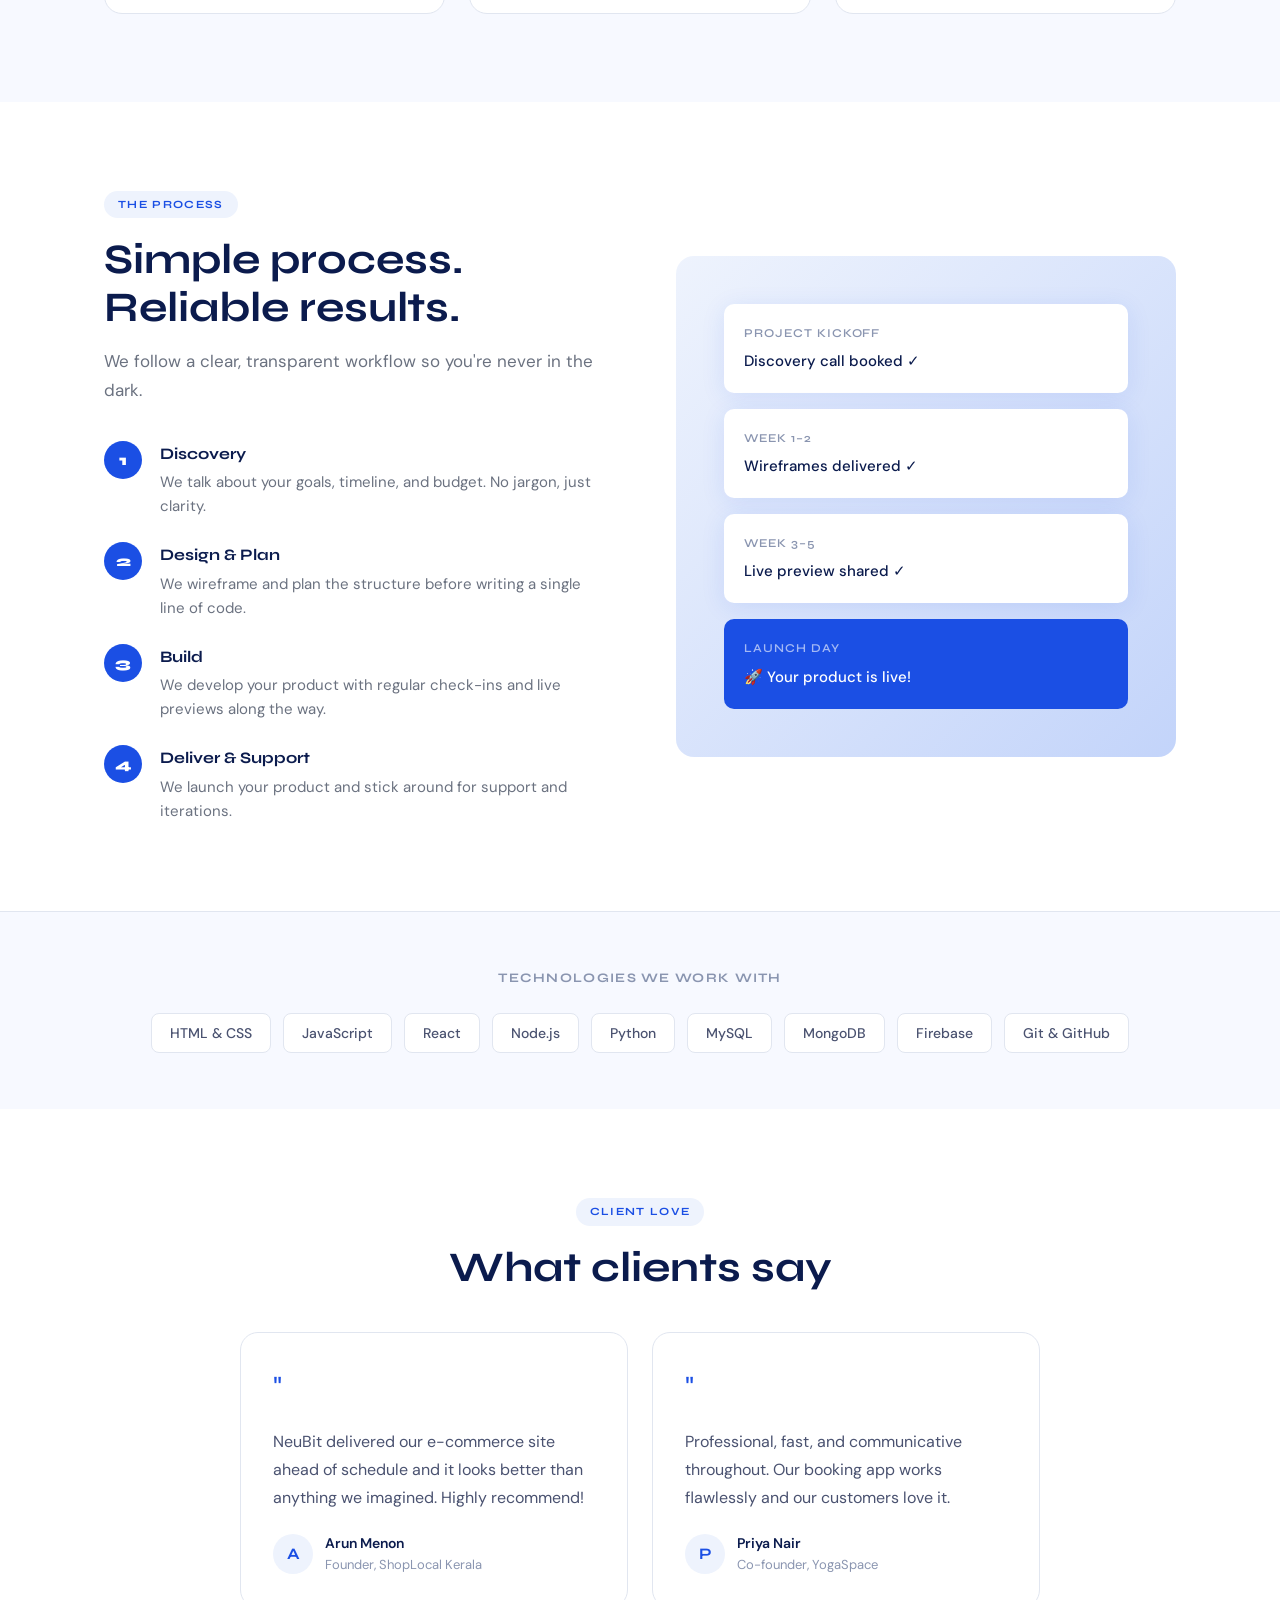
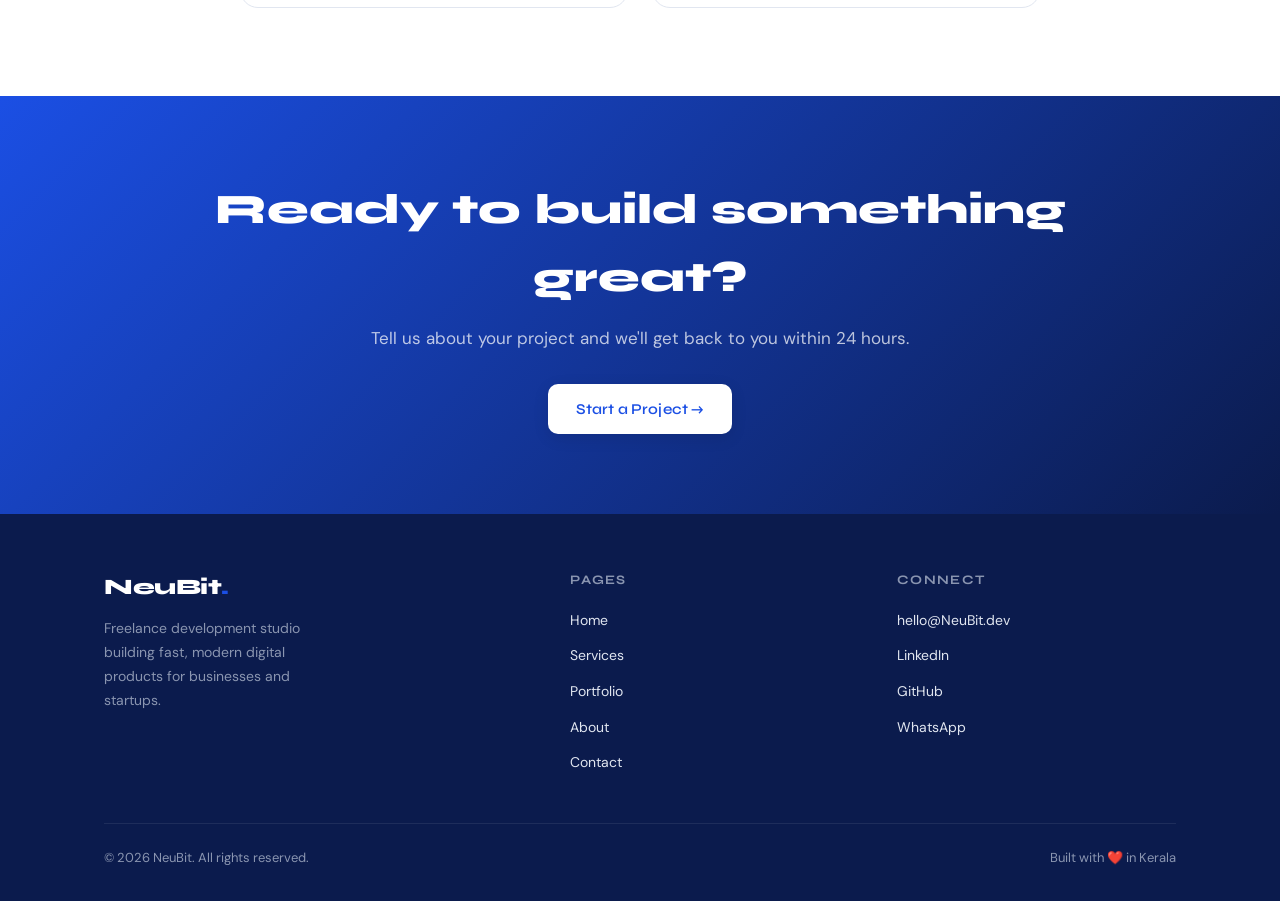
==== commit 7e34b99e: "Add files via upload" ====
--- a/index.html
+++ b/index.html
@@ -3,40 +3,40 @@
 <head>
   <meta charset="UTF-8" />
   <meta name="viewport" content="width=device-width, initial-scale=1.0, viewport-fit=cover" />
-  <title>BitWise — Freelance Web & App Development | Kannur, Kerala</title>
-  <meta name="description" content="BitWise is a freelance development studio in Kannur, Kerala building fast, modern websites and apps for businesses and startups. Get a free quote today." />
+  <title>NeuBit — Freelance Web & App Development | Kannur, Kerala</title>
+  <meta name="description" content="NeuBit is a freelance development studio in Kannur, Kerala building fast, modern websites and apps for businesses and startups. Get a free quote today." />
   <meta name="keywords" content="freelance web developer Kerala, web development Kannur, app development Kerala, hire developer India, website design Kerala" />
   <meta name="robots" content="index, follow" />
-  <meta name="author" content="BitWise Development Studio" />
-  <link rel="canonical" href="https://BitWise.dev/" />
+  <meta name="author" content="NeuBit Development Studio" />
+  <link rel="canonical" href="https://NeuBit.dev/" />
 
   <!-- Open Graph (Facebook, WhatsApp, LinkedIn previews) -->
   <meta property="og:type" content="website" />
-  <meta property="og:title" content="BitWise — Freelance Web & App Development" />
+  <meta property="og:title" content="NeuBit — Freelance Web & App Development" />
   <meta property="og:description" content="Fast, modern websites and apps for businesses and startups. Based in Kerala, working worldwide." />
-  <meta property="og:url" content="https://BitWise.dev/" />
-  <meta property="og:site_name" content="BitWise" />
-  <meta property="og:image" content="https://BitWise.dev/og-image.png" />
+  <meta property="og:url" content="https://NeuBit.dev/" />
+  <meta property="og:site_name" content="NeuBit" />
+  <meta property="og:image" content="https://NeuBit.dev/og-image.png" />
   <meta property="og:image:width" content="1200" />
   <meta property="og:image:height" content="630" />
   <meta property="og:locale" content="en_IN" />
 
   <!-- Twitter Card -->
   <meta name="twitter:card" content="summary_large_image" />
-  <meta name="twitter:title" content="BitWise — Freelance Web & App Development" />
+  <meta name="twitter:title" content="NeuBit — Freelance Web & App Development" />
   <meta name="twitter:description" content="Fast, modern websites and apps for businesses and startups. Based in Kerala, working worldwide." />
-  <meta name="twitter:image" content="https://BitWise.dev/og-image.png" />
+  <meta name="twitter:image" content="https://NeuBit.dev/og-image.png" />
 
   <!-- Schema.org Structured Data -->
   <script type="application/ld+json">
   {
       "@context": "https://schema.org",
       "@type": "LocalBusiness",
-      "name": "BitWise",
+      "name": "NeuBit",
       "description": "Freelance web and app development studio based in Kannur, Kerala.",
-      "url": "https://BitWise.dev",
+      "url": "https://NeuBit.dev",
       "telephone": "+919999999999",
-      "email": "hello@BitWise.dev",
+      "email": "hello@NeuBit.dev",
       "address": {
         "@type": "PostalAddress",
         "addressLocality": "Kannur",
@@ -55,7 +55,7 @@
   <!-- ===== NAVBAR ===== -->
   <nav class="navbar">
     <div class="container nav-inner">
-      <a href="index.html" class="nav-logo">BitWise<span>.</span></a>
+      <a href="index.html" class="nav-logo">NeuBit<span>.</span></a>
       <ul class="nav-links">
         <li><a href="index.html" class="active">Home</a></li>
         <li><a href="services.html">Services</a></li>
@@ -92,7 +92,7 @@
           We Build Digital<br>Products That <span style="color:#93B8FF;">Work.</span>
         </h1>
         <p class="fade-up delay-2" style="font-size:18px;color:rgba(255,255,255,0.72);max-width:520px;line-height:1.75;margin-bottom:36px;">
-          BitWise is a freelance development studio crafting fast, modern websites and apps for businesses and startups — from idea to live product.
+          NeuBit is a freelance development studio crafting fast, modern websites and apps for businesses and startups — from idea to live product.
         </p>
         <div class="fade-up delay-3" style="display:flex;gap:14px;flex-wrap:wrap;">
           <a href="portfolio.html" class="btn btn-white">See Our Work</a>
@@ -236,7 +236,7 @@
       <div class="grid-2" style="margin-top:40px;max-width:800px;margin-left:auto;margin-right:auto;">
         <div class="card" style="text-align:left;">
           <div style="font-size:32px;color:var(--blue);margin-bottom:12px;">"</div>
-          <p style="font-size:16px;color:var(--gray-600);line-height:1.75;margin-bottom:20px;">BitWise delivered our e-commerce site ahead of schedule and it looks better than anything we imagined. Highly recommend!</p>
+          <p style="font-size:16px;color:var(--gray-600);line-height:1.75;margin-bottom:20px;">NeuBit delivered our e-commerce site ahead of schedule and it looks better than anything we imagined. Highly recommend!</p>
           <div style="display:flex;align-items:center;gap:12px;">
             <div style="width:40px;height:40px;border-radius:50%;background:var(--blue-light);display:flex;align-items:center;justify-content:center;font-weight:700;color:var(--blue);font-family:var(--font-head);">A</div>
             <div>
@@ -274,7 +274,7 @@
     <div class="container">
       <div class="footer-inner">
         <div class="footer-brand">
-          <div class="nav-logo">BitWise<span style="color:var(--blue);">.</span></div>
+          <div class="nav-logo">NeuBit<span style="color:var(--blue);">.</span></div>
           <p>Freelance development studio building fast, modern digital products for businesses and startups.</p>
         </div>
         <div class="footer-col">
@@ -290,7 +290,7 @@
         <div class="footer-col">
           <h4>Connect</h4>
           <ul>
-            <li><a href="mailto:hello@BitWise.dev">hello@BitWise.dev</a></li>
+            <li><a href="mailto:hello@NeuBit.dev">hello@NeuBit.dev</a></li>
             <li><a href="#">LinkedIn</a></li>
             <li><a href="#">GitHub</a></li>
             <li><a href="#">WhatsApp</a></li>
@@ -298,7 +298,7 @@
         </div>
       </div>
       <div class="footer-bottom">
-        <span>© 2026 BitWise. All rights reserved.</span>
+        <span>© 2026 NeuBit. All rights reserved.</span>
         <span>Built with ❤️ in Kerala</span>
       </div>
     </div>
